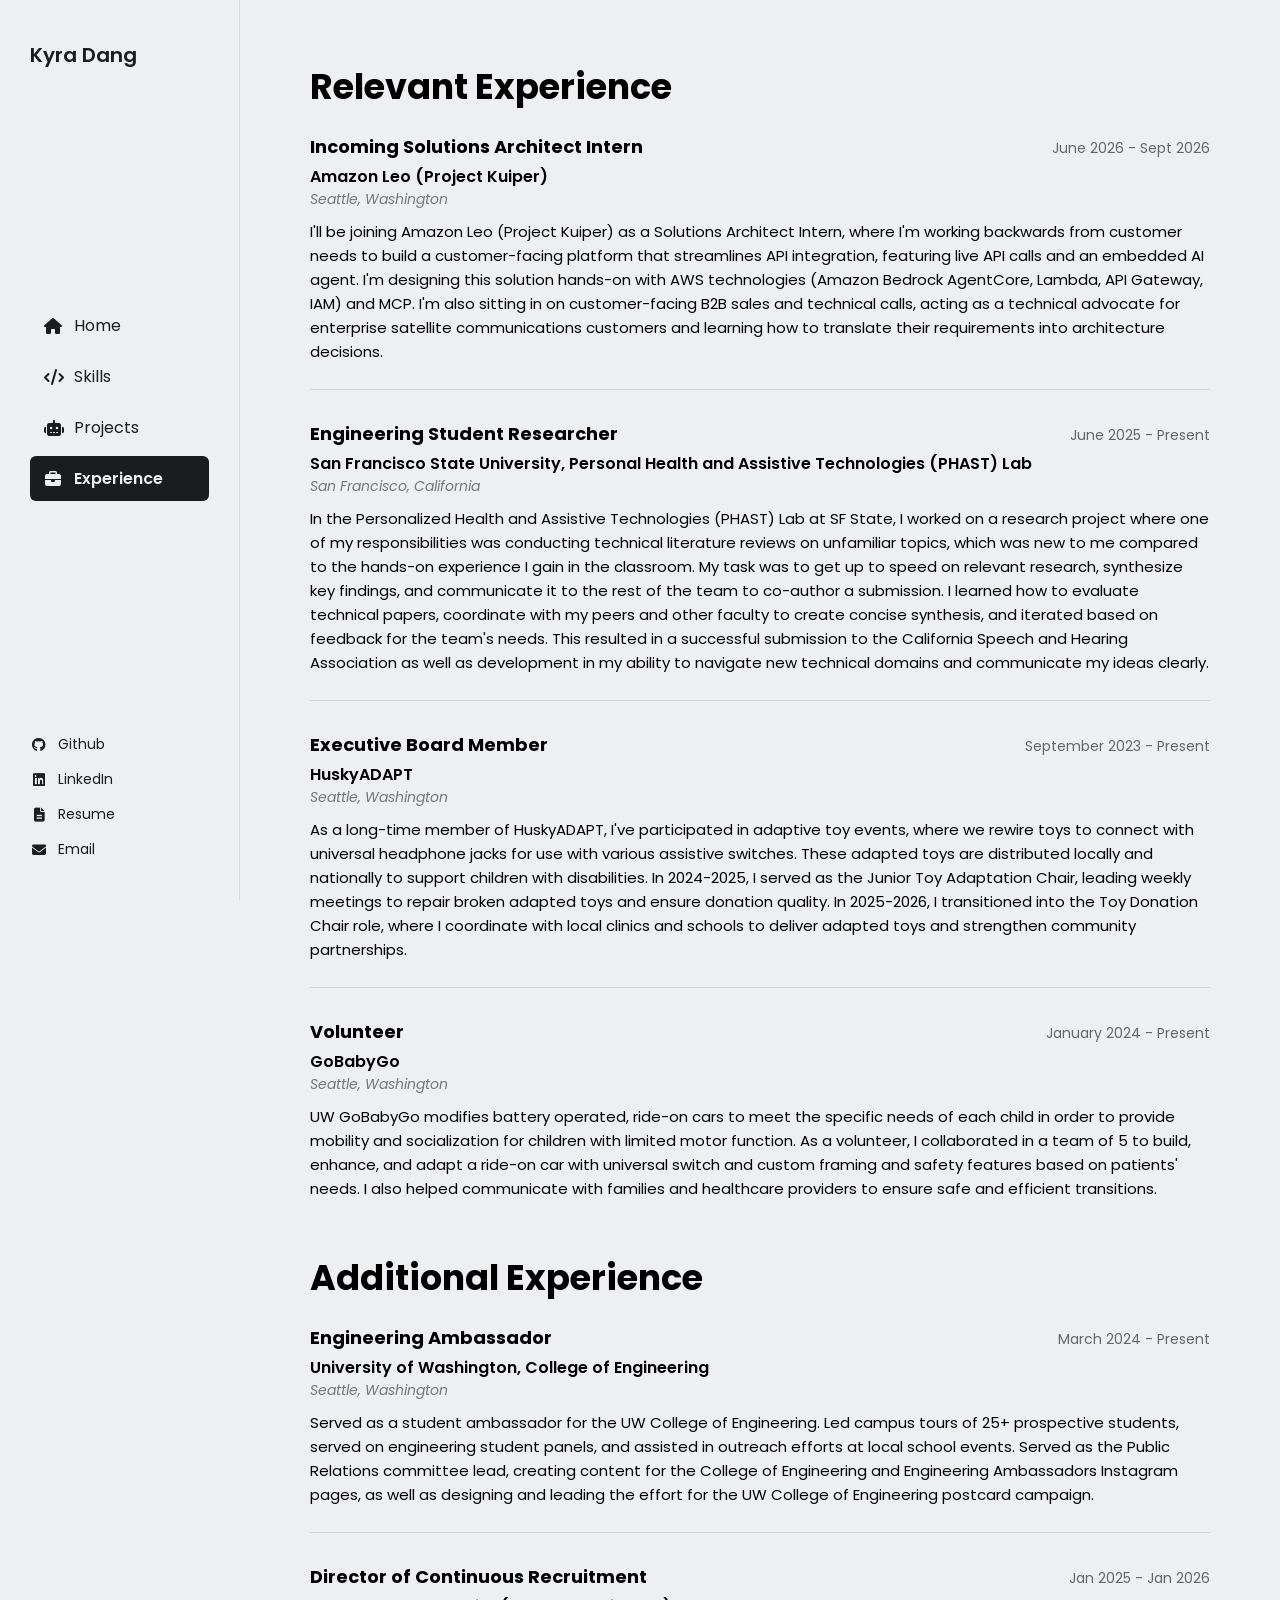
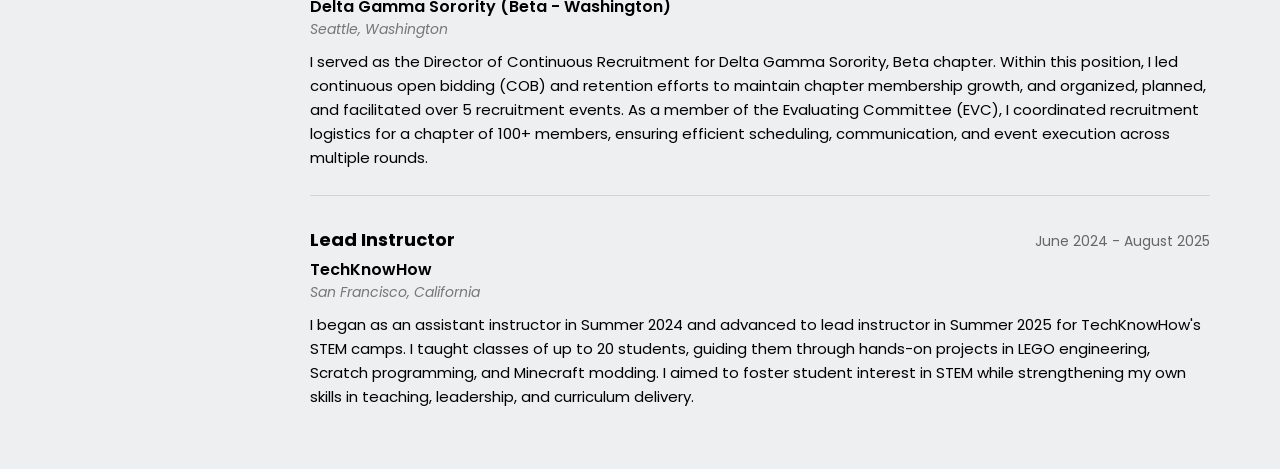
==== experience.html @ 5e04b59b "Nav bar" ====
<!DOCTYPE html>
<html lang="en">
<head>
    <meta charset="UTF-8">
    <meta name="viewport" content="width=device-width, initial-scale=1.0">
    <title>Kyra Dang - Experience</title>

    <link rel="preconnect" href="https://fonts.googleapis.com">
<link rel="preconnect" href="https://fonts.gstatic.com" crossorigin>
<link href="https://fonts.googleapis.com/css2?family=Poppins:wght@400;600&display=swap" rel="stylesheet">

<link rel="stylesheet" href="https://cdnjs.cloudflare.com/ajax/libs/font-awesome/6.7.2/css/all.min.css" integrity="sha512-Evv84Mr4kqVGRNSgIGL/F/aIDqQb7xQ2vcrdIwxfjThSH8CSR7PBEakCr51Ck+w+/U6swU2Im1vVX0SVk9ABhg==" crossorigin="anonymous" referrerpolicy="no-referrer" />
    <link rel="stylesheet" href="styles.css">
</head>
<body>
    <!--SIDEBAR NAV-->
    <nav class="sidebar">
        <a href="index.html" class="sidebar-logo">Kyra Dang</a>

        <div class="sidebar-links">
            <a href="index.html">
                <i class="fa-solid fa-house"></i>
                <span>Home</span>
            </a>

            <a href="skills.html">
                <i class="fa-solid fa-code"></i>
                <span>Skills</span>
            </a>

            <a href="projects.html">
                <i class="fa-solid fa-robot"></i>
                <span>Projects</span>
            </a>

            <a href="experience.html" class="active">
                <i class="fa-solid fa-briefcase"></i>
                <span>Experience</span>
            </a>
        </div>

        <div class="sidebar-social">
            <a href="https://github.com/kyrad2004" target="_blank" rel="noopener noreferrer">
                <i class="fa-brands fa-github"></i>
                <span>Github</span>
            </a>

            <a href="http://linkedin.com/in/kyra-dang " target="_blank" rel="noopener noreferrer">
                <i class="fa-brands fa-linkedin"></i>
                <span>LinkedIn</span>
            </a>

            <a href="resume.pdf" target="_blank" rel="noopener noreferrer">
                <i class="fa-solid fa-file-lines"></i>
                <span>Resume</span>
            </a>

            <a href="mailto:ktbdang04@gmail.com">
                <i class="fa-solid fa-envelope"></i>
                <span>Email</span>
            </a>
        </div>
    </nav>

    <main>
        <!--SECTION 4: EXPERIENCE-->
        <section id="Experience" class="experience-section">
            <h2>Relevant Experience</h2>
            <div class="group">
                <div class="entry">
                    <div class="entry-header">
                        <h4>Incoming Solutions Architect Intern</h4>
                        <span class="date">June 2026 - Sept 2026</span>
                    </div>
                    <p class="entry-sub">Amazon Leo (Project Kuiper)</p>
                    <p class="location">Seattle, Washington</p>
                    <p class="description">I'll be joining Amazon Leo (Project Kuiper) as a Solutions Architect Intern, where I'm working backwards from customer needs to build a customer-facing platform that streamlines API integration, featuring live API calls and an embedded AI agent. I'm designing this solution hands-on with AWS technologies (Amazon Bedrock AgentCore, Lambda, API Gateway, IAM) and MCP. I'm also sitting in on customer-facing B2B sales and technical calls, acting as a technical advocate for enterprise satellite communications customers and learning how to translate their requirements into architecture decisions.</p>
                </div>

                <div class="entry">
                    <div class="entry-header">
                        <h4>Engineering Student Researcher</h4>
                        <span class="date">June 2025 - Present</span>
                    </div>
                    <p class="entry-sub">San Francisco State University, Personal Health and Assistive Technologies (PHAST) Lab</p>
                    <p class="location">San Francisco, California</p>
                    <p class="description">In the Personalized Health and Assistive Technologies (PHAST) Lab at SF State, I worked on a research project where one of my responsibilities was conducting technical literature reviews on unfamiliar topics, which was new to me compared to the hands-on experience I gain in the classroom. My task was to get up to speed on relevant research, synthesize key findings, and communicate it to the rest of the team to co-author a submission. I learned how to evaluate technical papers, coordinate with my peers and other faculty to create concise synthesis, and iterated based on feedback for the team's needs. This resulted in a successful submission to the California Speech and Hearing Association as well as development in my ability to navigate new technical domains and communicate my ideas clearly.</p>
                </div>

                <div class="entry">
                    <div class="entry-header">
                        <h4>Executive Board Member</h4>
                        <span class="date">September 2023 - Present</span>
                    </div>
                    <p class="entry-sub">HuskyADAPT</p>
                    <p class="location">Seattle, Washington</p>
                    <p class="description">As a long-time member of HuskyADAPT, I've participated in adaptive toy events, where we rewire toys to connect with universal headphone jacks for use with various assistive switches. These adapted toys are distributed locally and nationally to support children with disabilities. In 2024-2025, I served as the Junior Toy Adaptation Chair, leading weekly meetings to repair broken adapted toys and ensure donation quality. In 2025-2026, I transitioned into the Toy Donation Chair role, where I coordinate with local clinics and schools to deliver adapted toys and strengthen community partnerships.</p>
                </div>

                <div class="entry">
                    <div class="entry-header">
                        <h4>Volunteer</h4>
                        <span class="date">January 2024 - Present</span>
                    </div>
                    <p class="entry-sub">GoBabyGo</p>
                    <p class="location">Seattle, Washington</p>
                    <p class="description">UW GoBabyGo modifies battery operated, ride-on cars to meet the specific needs of each child in order to provide mobility and socialization for children with limited motor function. As a volunteer, I collaborated in a team of 5 to build, enhance, and adapt a ride-on car with universal switch and custom framing and safety features based on patients' needs. I also helped communicate with families and healthcare providers to ensure safe and efficient transitions.</p>
                </div>
            </div>

            <h2>Additional Experience</h2>
            <div class="group">
                <div class="entry">
                    <div class="entry-header">
                        <h4>Engineering Ambassador</h4>
                        <span class="date">March 2024 - Present</span>
                    </div>
                    <p class="entry-sub">University of Washington, College of Engineering</p>
                    <p class="location">Seattle, Washington</p>
                    <p class="description">Served as a student ambassador for the UW College of Engineering. Led campus tours of 25+ prospective students, served on engineering student panels, and assisted in outreach efforts at local school events. Served as the Public Relations committee lead, creating content for the College of Engineering and Engineering Ambassadors Instagram pages, as well as designing and leading the effort for the UW College of Engineering postcard campaign.</p>
                </div>

                <div class="entry">
                    <div class="entry-header">
                        <h4>Director of Continuous Recruitment</h4>
                        <span class="date">Jan 2025 - Jan 2026</span>
                    </div>
                    <p class="entry-sub">Delta Gamma Sorority (Beta - Washington)</p>
                    <p class="location">Seattle, Washington</p>
                    <p class="description">I served as the Director of Continuous Recruitment for Delta Gamma Sorority, Beta chapter. Within this position, I led continuous open bidding (COB) and retention efforts to maintain chapter membership growth, and organized, planned, and facilitated over 5 recruitment events. As a member of the Evaluating Committee (EVC), I coordinated recruitment logistics for a chapter of 100+ members, ensuring efficient scheduling, communication, and event execution across multiple rounds.</p>
                </div>

                <div class="entry">
                    <div class="entry-header">
                        <h4>Lead Instructor</h4>
                        <span class="date">June 2024 - August 2025</span>
                    </div>
                    <p class="entry-sub">TechKnowHow</p>
                    <p class="location">San Francisco, California</p>
                    <p class="description">I began as an assistant instructor in Summer 2024 and advanced to lead instructor in Summer 2025 for TechKnowHow's STEM camps. I taught classes of up to 20 students, guiding them through hands-on projects in LEGO engineering, Scratch programming, and Minecraft modding. I aimed to foster student interest in STEM while strengthening my own skills in teaching, leadership, and curriculum delivery.</p>
                </div>
            </div>
        </section>

    </main>
</body>
</html>
---- styles.css ----
:root {
    --text-color: #1a1c20;
    --link-color: #4a76ee;
    --background-color: #eeeff1;
}

* {
    margin: 0;
    padding: 0;
    box-sizing: border-box;
}

html {
    scroll-behavior: smooth;
}

body {
    font-family: 'Poppins', sans-serif;
    background-color:  var(--background-color);
    display: flex;
    min-height: 100vh;
}

a {
    color: var(--link-color);
    text-decoration: none;
}

/* SIDEBAR */
.sidebar {
    width: 240px;
    flex-shrink: 0;
    height: 100vh;
    position: sticky;
    top: 0;
    align-self: flex-start;
    display: flex;
    flex-direction: column;
    justify-content: space-between;
    padding: 40px 30px;
    border-right: 1px solid #d8d8d8;
}

.sidebar-logo {
    color: var(--text-color);
    font-size: 20px;
    font-weight: 600;
}

.sidebar-links {
    display: flex;
    flex-direction: column;
    gap: 6px;
}

.sidebar-links a {
    display: flex;
    align-items: center;
    gap: 12px;
    color: var(--text-color);
    font-size: 16px;
    padding: 10px 14px;
    border-radius: 6px;
    transition: background-color .15s ease, color .15s ease;
}

.sidebar-links a i {
    width: 18px;
    text-align: center;
}

.sidebar-links a:hover {
    background-color: rgba(0, 0, 0, 0.06);
    color: var(--link-color);
}

.sidebar-links a.active {
    background-color: var(--text-color);
    color: var(--background-color);
    font-weight: 600;
}

.sidebar-social {
    display: flex;
    flex-direction: column;
    gap: 14px;
}

.sidebar-social a {
    display: flex;
    align-items: center;
    gap: 10px;
    color: var(--text-color);
    font-size: 14px;
    transition: color .15s ease;
}

.sidebar-social a i {
    width: 18px;
    text-align: center;
}

.sidebar-social a:hover {
    color: var(--link-color);
}

main {
    flex: 1;
    min-width: 0;
    padding: 60px 50px;
}

/* Section 1: Hero */
.hero-section {
    display: flex;
    justify-content: space-between;
    align-items: center;
    gap: 40px;
    min-height: calc(100vh - 120px);
}

.hero-section .text {
    flex: 5;
}

.hero-section .text h2 {
    font-size: 45px;
}

.hero-section .text .links {
    margin-top: 25px;
}

.hero-section .text .links a{
    display: inline-block;
    padding: 5px 10px;
    border: 2px solid var(--link-color);
    border-radius: 5px;
    margin-right: 10px;
    margin-bottom: 10px;
    transition: .1s;
}

.hero-section .text .links a:hover {
    color: var(--text-color);
    border: 2px solid var(--text-color);
}

.hero-section .headshot {
    flex: 2;
    display: flex;
    justify-content: right;
}

.hero-section .headshot img {
    width: 350px;
    border-radius: 10%;

}

/* Section 2: Skills */
.skills-section {
    max-width: 1000px;
    margin: 0 auto;
}

.skills-section h2{
    text-align: center;
    font-size: 35px;
}

.skills-section .text {
    text-align: center;
    margin-bottom: 20px;
}

.skills-section .cells {
    display: flex;
    justify-content: center;
    flex-wrap: wrap;
}

.skills-section .cells .cell {
    display: flex;
    justify-content: center;
    align-items: center;
    gap: 10px;

    width: 200px;
    padding: 10px 20px;
    margin: 20px;
    border: 1.5px solid #d3d3d3;
    border-radius: 5px;
    transition: border-color .15s ease, transform .15s ease, box-shadow .15s ease;
}

.skills-section .cells .cell:hover {
    border-color: var(--link-color);
    transform: translateY(-3px);
    box-shadow: 0 4px 10px rgba(0, 0, 0, 0.08);
}

.skills-section .cells .cell img{
    width: 30px;
    height: 30px;
    object-fit: contain;
    border-radius: 2px;
}

.skills-section .cells .cell span{
    font-size: 15.5px;
}

/* Section 3: Projects*/
.project-section {
    max-width: 1200px;
    margin: 0 auto;
}

.project-section h2 {
    font-size: 35px;
    margin-bottom: 30px;
}

.project-section .group {
    display: grid;
    grid-template-columns: repeat(auto-fit, minmax(300px, 1fr));
    align-items: center;
    gap: 50px;
    padding: 20px;
    max-width: 1200px;
    margin: auto;
}

.project-section .group .project-details {
    text-align: center;
    flex: 2;
}

.project-section .group .project-details .overlay-text {
    position: relative;
    width: 300px;
    aspect-ratio: 1/1;
    margin: 0 auto 15px;
    border-radius: 50%;
    overflow: hidden;
}

.project-section .group .project-details .overlay-text img {
    width: 100%;
    height: 100%;
    object-fit: cover;
    border-radius: 50%;
    display: block;
}

.project-section .group .project-details .hover-text {
    position: absolute;
    inset: 0;
    width: 100%;
    height: 100%;
    background: rgba(110, 3, 94, 0.9); /* dark magenta overlay */
    color: white;
    display: flex;
    flex-direction: column;
    justify-content: center;
    align-items: center;
    padding: 25px;
    text-align: center;
    font-size: 12.5px;
    line-height: 1.4;
    overflow-y: auto;
    opacity: 0;
    transition: opacity 0.3s ease-in-out;
    cursor: default;
}

.project-section .group .project-details:hover .hover-text,
.project-section .group .project-details:focus-within .hover-text {
    opacity: 1;
}

.project-section .group .project-details p {
    /* font-weight: 600; */
    margin-bottom: 20px;
    font-size: 15px;
}

.project-section .group .project-details h3 {
    margin-top: 15px;
    margin-bottom: 10px;
}

.project-section .group .project-details p:last-child {
    font-weight: normal;
}

/* Section 4: Experience */
.experience-section {
    max-width: 900px;
    margin: 0 auto;
}

.experience-section h2{
    font-size: 35px;
    margin-bottom: 20px;
}

.experience-section h2:not(:first-child) {
    margin-top: 50px;
}

.experience-section .group {
    display: flex;
    flex-direction: column;
    gap: 30px;
}

.experience-section .entry {
    padding-bottom: 25px;
    border-bottom: 1px solid #d3d3d3;
    transition: transform .15s ease;
}

.experience-section .entry:last-child {
    border-bottom: none;
    padding-bottom: 0;
}

.experience-section .entry:hover {
    transform: translateX(4px);
}

.experience-section .entry-header {
    display: flex;
    justify-content: space-between;
    align-items: baseline;
    flex-wrap: wrap;
    gap: 6px 20px;
}

.experience-section .entry-header h4 {
    font-size: 18px;
}

.experience-section .date {
    color: #666;
    font-size: 14px;
    white-space: nowrap;
}

.experience-section .entry-sub {
    font-weight: 600;
    margin-top: 4px;
}

.experience-section .location {
    color: #777;
    font-style: italic;
    font-size: 14px;
    margin-bottom: 10px;
}

.experience-section .description {
    line-height: 1.6;
    font-size: 15px;
}



@media (max-width: 900px) {
    body {
        flex-direction: column;
    }

    .sidebar {
        width: 100%;
        height: auto;
        position: sticky;
        top: 0;
        flex-direction: row;
        justify-content: space-between;
        align-items: center;
        padding: 15px 20px;
        border-right: none;
        border-bottom: 1px solid #d8d8d8;
        z-index: 10;
        background-color: var(--background-color);
    }

    .sidebar-links {
        flex-direction: row;
        gap: 2px;
    }

    .sidebar-links a span {
        display: none;
    }

    .sidebar-links a {
        padding: 8px 10px;
        font-size: 18px;
    }

    .sidebar-social {
        flex-direction: row;
        gap: 16px;
    }

    .sidebar-social a span {
        display: none;
    }

    .sidebar-social a {
        font-size: 18px;
    }

    main {
        padding: 40px 30px;
    }

    .hero-section {
        min-height: auto;
    }
}

@media (max-width: 850px) {
    /* Section 1: Hero */
    .hero-section .text h2 {
        font-size: 35px;
    }
}

@media (max-width: 740px) {
    /* Section 1: Hero */
    .hero-section {
        flex-direction: column-reverse;
    }

    .hero-section .headshot img{
        width: 300px;
    }

    /* Section 3: Projects */
    .project-section {
        text-align: center;
    }

    .project-section .group {
        flex-direction: column;
    }

    /* Section 4: Experience */
    .experience-section .group {
        flex-direction: column;
    }

}

@media (max-width: 600px) {
    main {
        padding: 30px 20px;
    }

    .sidebar {
        padding: 12px 15px;
    }

    .sidebar-logo {
        font-size: 17px;
    }

    /* Section 1: Hero */
    .hero-section .text h2 {
        font-size: 30px;
    }

    /* Section 2: Skills */
    .skills-section .cells .cell span {
        font-size: 16px;
    }

    .experience-section .entry-header {
        flex-direction: column;
        gap: 2px;
    }
}
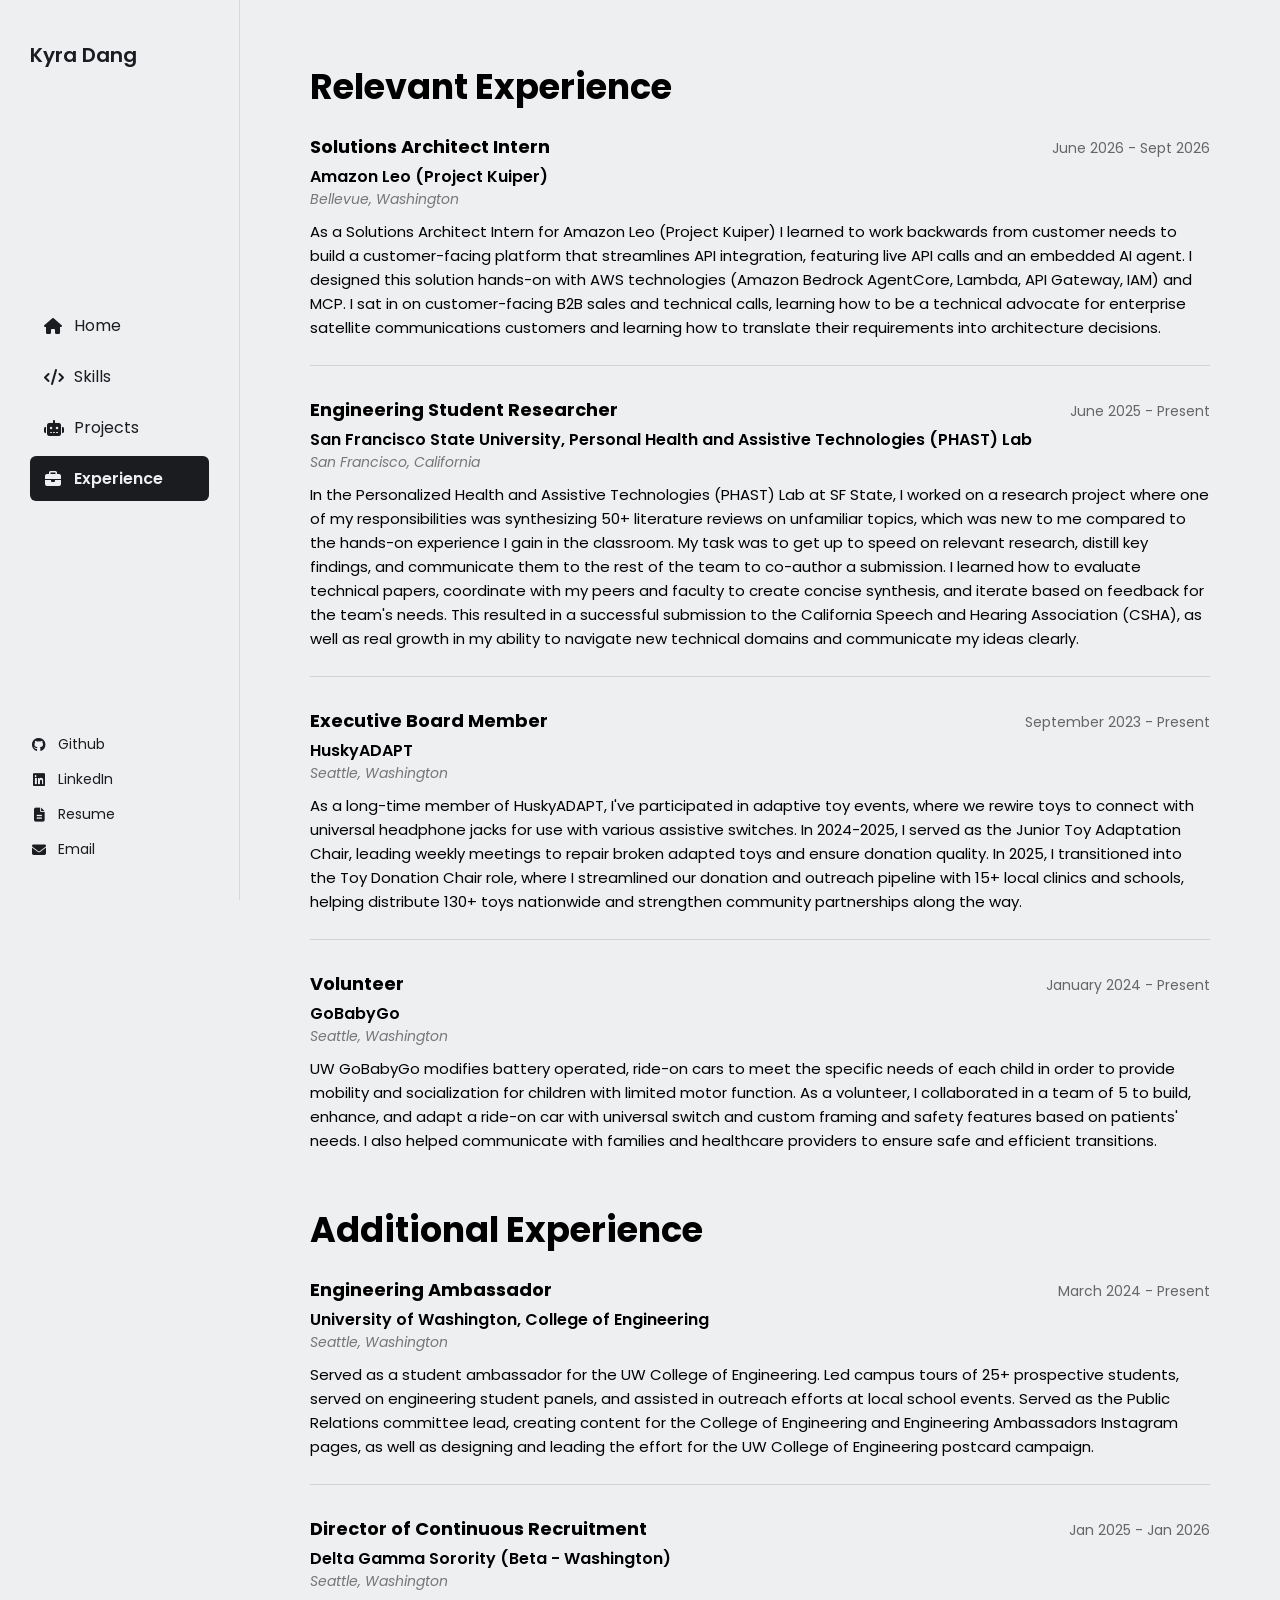
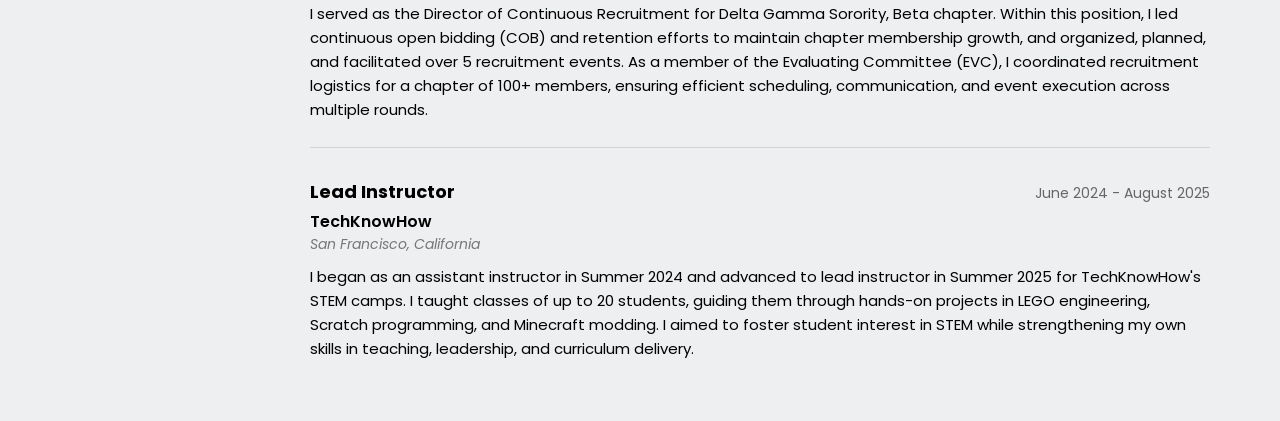
==== commit 693306e3: "Refine descriptions in experience section of HTML" ====
--- a/experience.html
+++ b/experience.html
@@ -69,12 +69,12 @@
             <div class="group">
                 <div class="entry">
                     <div class="entry-header">
-                        <h4>Incoming Solutions Architect Intern</h4>
+                        <h4>Solutions Architect Intern</h4>
                         <span class="date">June 2026 - Sept 2026</span>
                     </div>
                     <p class="entry-sub">Amazon Leo (Project Kuiper)</p>
-                    <p class="location">Seattle, Washington</p>
-                    <p class="description">I'll be joining Amazon Leo (Project Kuiper) as a Solutions Architect Intern, where I'm working backwards from customer needs to build a customer-facing platform that streamlines API integration, featuring live API calls and an embedded AI agent. I'm designing this solution hands-on with AWS technologies (Amazon Bedrock AgentCore, Lambda, API Gateway, IAM) and MCP. I'm also sitting in on customer-facing B2B sales and technical calls, acting as a technical advocate for enterprise satellite communications customers and learning how to translate their requirements into architecture decisions.</p>
+                    <p class="location">Bellevue, Washington</p>
+                    <p class="description">As a Solutions Architect Intern for Amazon Leo (Project Kuiper) I learned to work backwards from customer needs to build a customer-facing platform that streamlines API integration, featuring live API calls and an embedded AI agent. I designed this solution hands-on with AWS technologies (Amazon Bedrock AgentCore, Lambda, API Gateway, IAM) and MCP. I sat in on customer-facing B2B sales and technical calls, learning how to be a technical advocate for enterprise satellite communications customers and learning how to translate their requirements into architecture decisions.</p>
                 </div>
 
                 <div class="entry">
@@ -84,7 +84,7 @@
                     </div>
                     <p class="entry-sub">San Francisco State University, Personal Health and Assistive Technologies (PHAST) Lab</p>
                     <p class="location">San Francisco, California</p>
-                    <p class="description">In the Personalized Health and Assistive Technologies (PHAST) Lab at SF State, I worked on a research project where one of my responsibilities was conducting technical literature reviews on unfamiliar topics, which was new to me compared to the hands-on experience I gain in the classroom. My task was to get up to speed on relevant research, synthesize key findings, and communicate it to the rest of the team to co-author a submission. I learned how to evaluate technical papers, coordinate with my peers and other faculty to create concise synthesis, and iterated based on feedback for the team's needs. This resulted in a successful submission to the California Speech and Hearing Association as well as development in my ability to navigate new technical domains and communicate my ideas clearly.</p>
+                    <p class="description">In the Personalized Health and Assistive Technologies (PHAST) Lab at SF State, I worked on a research project where one of my responsibilities was synthesizing 50+ literature reviews on unfamiliar topics, which was new to me compared to the hands-on experience I gain in the classroom. My task was to get up to speed on relevant research, distill key findings, and communicate them to the rest of the team to co-author a submission. I learned how to evaluate technical papers, coordinate with my peers and faculty to create concise synthesis, and iterate based on feedback for the team's needs. This resulted in a successful submission to the California Speech and Hearing Association (CSHA), as well as real growth in my ability to navigate new technical domains and communicate my ideas clearly.</p>
                 </div>
 
                 <div class="entry">
@@ -94,7 +94,7 @@
                     </div>
                     <p class="entry-sub">HuskyADAPT</p>
                     <p class="location">Seattle, Washington</p>
-                    <p class="description">As a long-time member of HuskyADAPT, I've participated in adaptive toy events, where we rewire toys to connect with universal headphone jacks for use with various assistive switches. These adapted toys are distributed locally and nationally to support children with disabilities. In 2024-2025, I served as the Junior Toy Adaptation Chair, leading weekly meetings to repair broken adapted toys and ensure donation quality. In 2025-2026, I transitioned into the Toy Donation Chair role, where I coordinate with local clinics and schools to deliver adapted toys and strengthen community partnerships.</p>
+                    <p class="description">As a long-time member of HuskyADAPT, I've participated in adaptive toy events, where we rewire toys to connect with universal headphone jacks for use with various assistive switches. In 2024-2025, I served as the Junior Toy Adaptation Chair, leading weekly meetings to repair broken adapted toys and ensure donation quality. In 2025, I transitioned into the Toy Donation Chair role, where I streamlined our donation and outreach pipeline with 15+ local clinics and schools, helping distribute 130+ toys nationwide and strengthen community partnerships along the way.</p>
                 </div>
 
                 <div class="entry">
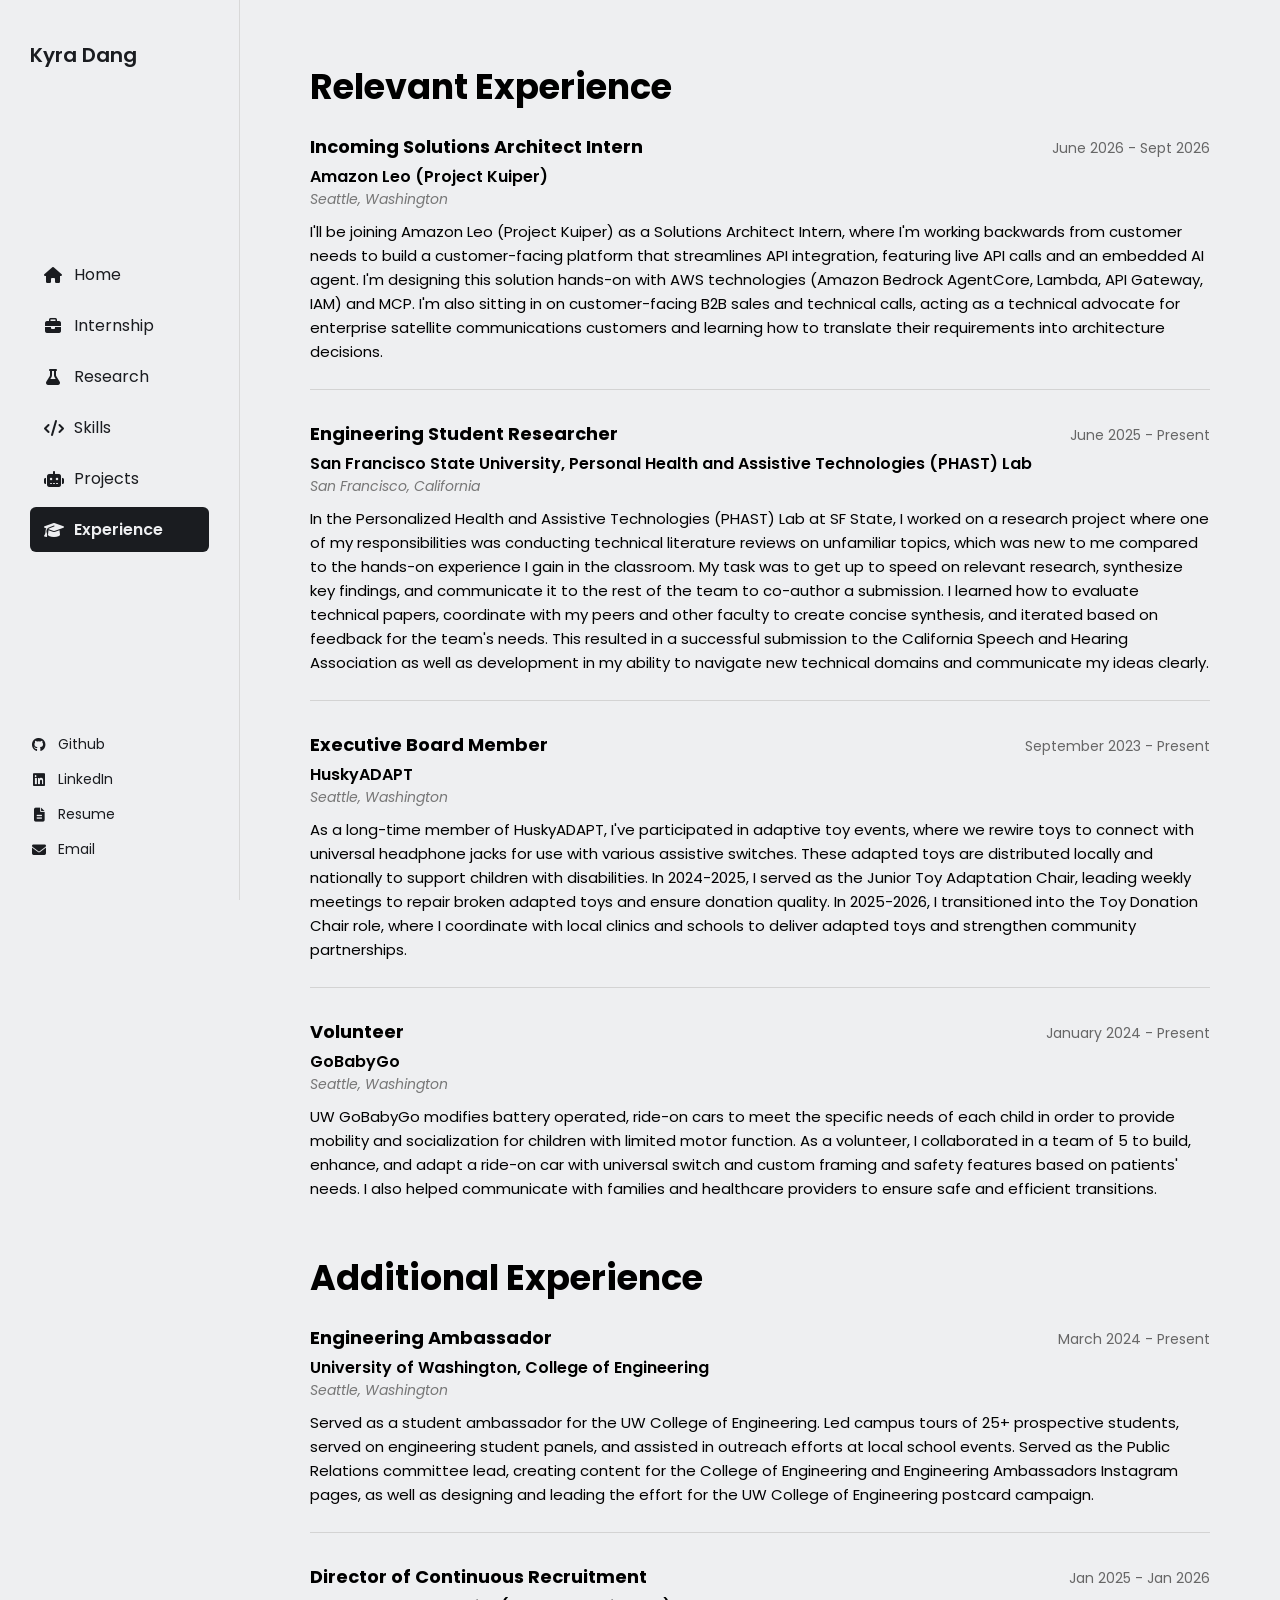
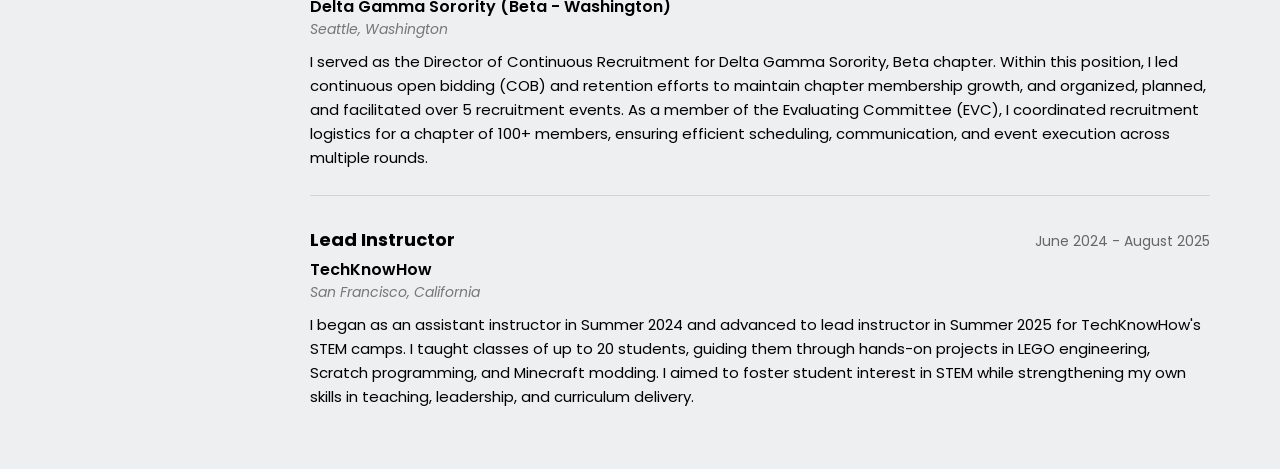
==== commit 5fd21019: "Add files via upload" ====
--- a/experience.html
+++ b/experience.html
@@ -18,9 +18,20 @@
         <a href="index.html" class="sidebar-logo">Kyra Dang</a>
 
         <div class="sidebar-links">
+
             <a href="index.html">
                 <i class="fa-solid fa-house"></i>
                 <span>Home</span>
+            </a>
+
+            <a href="internship.html">
+                <i class="fa-solid fa-briefcase"></i>
+                <span>Internship</span>
+            </a>
+
+            <a href="research.html">
+                <i class="fa-solid fa-flask"></i>
+                <span>Research</span>
             </a>
 
             <a href="skills.html">
@@ -34,7 +45,7 @@
             </a>
 
             <a href="experience.html" class="active">
-                <i class="fa-solid fa-briefcase"></i>
+                <i class="fa-solid fa-graduation-cap"></i>
                 <span>Experience</span>
             </a>
         </div>
@@ -69,12 +80,12 @@
             <div class="group">
                 <div class="entry">
                     <div class="entry-header">
-                        <h4>Solutions Architect Intern</h4>
+                        <h4>Incoming Solutions Architect Intern</h4>
                         <span class="date">June 2026 - Sept 2026</span>
                     </div>
                     <p class="entry-sub">Amazon Leo (Project Kuiper)</p>
-                    <p class="location">Bellevue, Washington</p>
-                    <p class="description">As a Solutions Architect Intern for Amazon Leo (Project Kuiper) I learned to work backwards from customer needs to build a customer-facing platform that streamlines API integration, featuring live API calls and an embedded AI agent. I designed this solution hands-on with AWS technologies (Amazon Bedrock AgentCore, Lambda, API Gateway, IAM) and MCP. I sat in on customer-facing B2B sales and technical calls, learning how to be a technical advocate for enterprise satellite communications customers and learning how to translate their requirements into architecture decisions.</p>
+                    <p class="location">Seattle, Washington</p>
+                    <p class="description">I'll be joining Amazon Leo (Project Kuiper) as a Solutions Architect Intern, where I'm working backwards from customer needs to build a customer-facing platform that streamlines API integration, featuring live API calls and an embedded AI agent. I'm designing this solution hands-on with AWS technologies (Amazon Bedrock AgentCore, Lambda, API Gateway, IAM) and MCP. I'm also sitting in on customer-facing B2B sales and technical calls, acting as a technical advocate for enterprise satellite communications customers and learning how to translate their requirements into architecture decisions.</p>
                 </div>
 
                 <div class="entry">
@@ -84,7 +95,7 @@
                     </div>
                     <p class="entry-sub">San Francisco State University, Personal Health and Assistive Technologies (PHAST) Lab</p>
                     <p class="location">San Francisco, California</p>
-                    <p class="description">In the Personalized Health and Assistive Technologies (PHAST) Lab at SF State, I worked on a research project where one of my responsibilities was synthesizing 50+ literature reviews on unfamiliar topics, which was new to me compared to the hands-on experience I gain in the classroom. My task was to get up to speed on relevant research, distill key findings, and communicate them to the rest of the team to co-author a submission. I learned how to evaluate technical papers, coordinate with my peers and faculty to create concise synthesis, and iterate based on feedback for the team's needs. This resulted in a successful submission to the California Speech and Hearing Association (CSHA), as well as real growth in my ability to navigate new technical domains and communicate my ideas clearly.</p>
+                    <p class="description">In the Personalized Health and Assistive Technologies (PHAST) Lab at SF State, I worked on a research project where one of my responsibilities was conducting technical literature reviews on unfamiliar topics, which was new to me compared to the hands-on experience I gain in the classroom. My task was to get up to speed on relevant research, synthesize key findings, and communicate it to the rest of the team to co-author a submission. I learned how to evaluate technical papers, coordinate with my peers and other faculty to create concise synthesis, and iterated based on feedback for the team's needs. This resulted in a successful submission to the California Speech and Hearing Association as well as development in my ability to navigate new technical domains and communicate my ideas clearly.</p>
                 </div>
 
                 <div class="entry">
@@ -94,7 +105,7 @@
                     </div>
                     <p class="entry-sub">HuskyADAPT</p>
                     <p class="location">Seattle, Washington</p>
-                    <p class="description">As a long-time member of HuskyADAPT, I've participated in adaptive toy events, where we rewire toys to connect with universal headphone jacks for use with various assistive switches. In 2024-2025, I served as the Junior Toy Adaptation Chair, leading weekly meetings to repair broken adapted toys and ensure donation quality. In 2025, I transitioned into the Toy Donation Chair role, where I streamlined our donation and outreach pipeline with 15+ local clinics and schools, helping distribute 130+ toys nationwide and strengthen community partnerships along the way.</p>
+                    <p class="description">As a long-time member of HuskyADAPT, I've participated in adaptive toy events, where we rewire toys to connect with universal headphone jacks for use with various assistive switches. These adapted toys are distributed locally and nationally to support children with disabilities. In 2024-2025, I served as the Junior Toy Adaptation Chair, leading weekly meetings to repair broken adapted toys and ensure donation quality. In 2025-2026, I transitioned into the Toy Donation Chair role, where I coordinate with local clinics and schools to deliver adapted toys and strengthen community partnerships.</p>
                 </div>
 
                 <div class="entry">
--- a/styles.css
+++ b/styles.css
@@ -222,77 +222,173 @@
     margin-bottom: 30px;
 }
 
-.project-section .group {
+.project-grid {
     display: grid;
     grid-template-columns: repeat(auto-fit, minmax(300px, 1fr));
-    align-items: center;
-    gap: 50px;
-    padding: 20px;
-    max-width: 1200px;
-    margin: auto;
-}
-
-.project-section .group .project-details {
-    text-align: center;
-    flex: 2;
-}
-
-.project-section .group .project-details .overlay-text {
+    gap: 28px;
+}
+
+.project-card {
     position: relative;
-    width: 300px;
-    aspect-ratio: 1/1;
-    margin: 0 auto 15px;
-    border-radius: 50%;
+    display: block;
+    aspect-ratio: 4 / 3;
+    border-radius: 10px;
     overflow: hidden;
-}
-
-.project-section .group .project-details .overlay-text img {
+    background-color: #ddd;
+}
+
+.project-card img {
     width: 100%;
     height: 100%;
     object-fit: cover;
-    border-radius: 50%;
     display: block;
-}
-
-.project-section .group .project-details .hover-text {
+    transition: transform .4s ease;
+}
+
+.project-card:hover img,
+.project-card:focus img {
+    transform: scale(1.06);
+}
+
+.project-card .card-overlay {
     position: absolute;
     inset: 0;
+    display: flex;
+    flex-direction: column;
+    justify-content: flex-end;
+    padding: 22px;
+    background: linear-gradient(to top, rgba(0, 0, 0, 0.85) 0%, rgba(0, 0, 0, 0.35) 55%, rgba(0, 0, 0, 0) 100%);
+    opacity: 0;
+    transition: opacity .25s ease;
+}
+
+.project-card:hover .card-overlay,
+.project-card:focus .card-overlay {
+    opacity: 1;
+}
+
+.project-card .card-overlay h3 {
+    color: #fff;
+    font-size: 20px;
+    margin-bottom: 4px;
+}
+
+.project-card .card-overlay span {
+    color: rgba(255, 255, 255, 0.85);
+    font-size: 12.5px;
+    text-transform: uppercase;
+    letter-spacing: 0.06em;
+}
+
+/* Project detail pages */
+.project-detail {
+    max-width: 850px;
+}
+
+.back-link {
+    display: inline-flex;
+    align-items: center;
+    gap: 8px;
+    color: var(--text-color);
+    font-weight: 600;
+    margin-bottom: 25px;
+}
+
+.back-link:hover {
+    color: var(--link-color);
+}
+
+.project-detail-hero {
+    width: 100%;
+    max-width: 700px;
+    aspect-ratio: 4 / 3;
+    border-radius: 12px;
+    overflow: hidden;
+    margin-bottom: 25px;
+}
+
+.project-detail-hero img,
+.project-detail-hero video {
     width: 100%;
     height: 100%;
-    background: rgba(110, 3, 94, 0.9); /* dark magenta overlay */
-    color: white;
-    display: flex;
-    flex-direction: column;
-    justify-content: center;
+    object-fit: cover;
+    display: block;
+}
+
+.project-detail-meta {
+    display: flex;
+    justify-content: space-between;
+    align-items: baseline;
+    flex-wrap: wrap;
+    gap: 8px 20px;
+    margin-bottom: 6px;
+}
+
+.project-detail-meta .category {
+    font-weight: 600;
+    color: var(--link-color);
+}
+
+.project-detail-meta .date {
+    color: #666;
+    font-size: 14px;
+    white-space: nowrap;
+}
+
+.project-detail h1 {
+    font-size: 32px;
+    margin-bottom: 8px;
+}
+
+.project-detail .description {
+    line-height: 1.7;
+    font-size: 16px;
+    margin-top: 20px;
+}
+
+.project-detail .project-actions {
+    display: flex;
+    flex-wrap: wrap;
+    gap: 12px;
+    margin-top: 30px;
+}
+
+.project-detail .project-actions a {
+    display: inline-flex;
     align-items: center;
-    padding: 25px;
-    text-align: center;
-    font-size: 12.5px;
-    line-height: 1.4;
-    overflow-y: auto;
-    opacity: 0;
-    transition: opacity 0.3s ease-in-out;
-    cursor: default;
-}
-
-.project-section .group .project-details:hover .hover-text,
-.project-section .group .project-details:focus-within .hover-text {
-    opacity: 1;
-}
-
-.project-section .group .project-details p {
-    /* font-weight: 600; */
-    margin-bottom: 20px;
-    font-size: 15px;
-}
-
-.project-section .group .project-details h3 {
-    margin-top: 15px;
-    margin-bottom: 10px;
-}
-
-.project-section .group .project-details p:last-child {
-    font-weight: normal;
+    gap: 8px;
+    padding: 8px 16px;
+    border: 2px solid var(--link-color);
+    border-radius: 5px;
+    font-weight: 600;
+    transition: .15s;
+}
+
+.project-detail .project-actions a:hover {
+    color: var(--text-color);
+    border-color: var(--text-color);
+}
+
+.project-detail .demo-section {
+    margin-top: 35px;
+}
+
+.project-detail .demo-section h3 {
+    font-size: 18px;
+    margin-bottom: 12px;
+}
+
+.project-detail .demo-note {
+    color: #777;
+    font-style: italic;
+}
+
+.project-detail .demo-section video {
+    width: 100%;
+    max-width: 700px;
+    border-radius: 10px;
+    display: block;
+    background-color: #000;
 }
 
 /* Section 4: Experience */
@@ -441,15 +537,6 @@
         width: 300px;
     }
 
-    /* Section 3: Projects */
-    .project-section {
-        text-align: center;
-    }
-
-    .project-section .group {
-        flex-direction: column;
-    }
-
     /* Section 4: Experience */
     .experience-section .group {
         flex-direction: column;
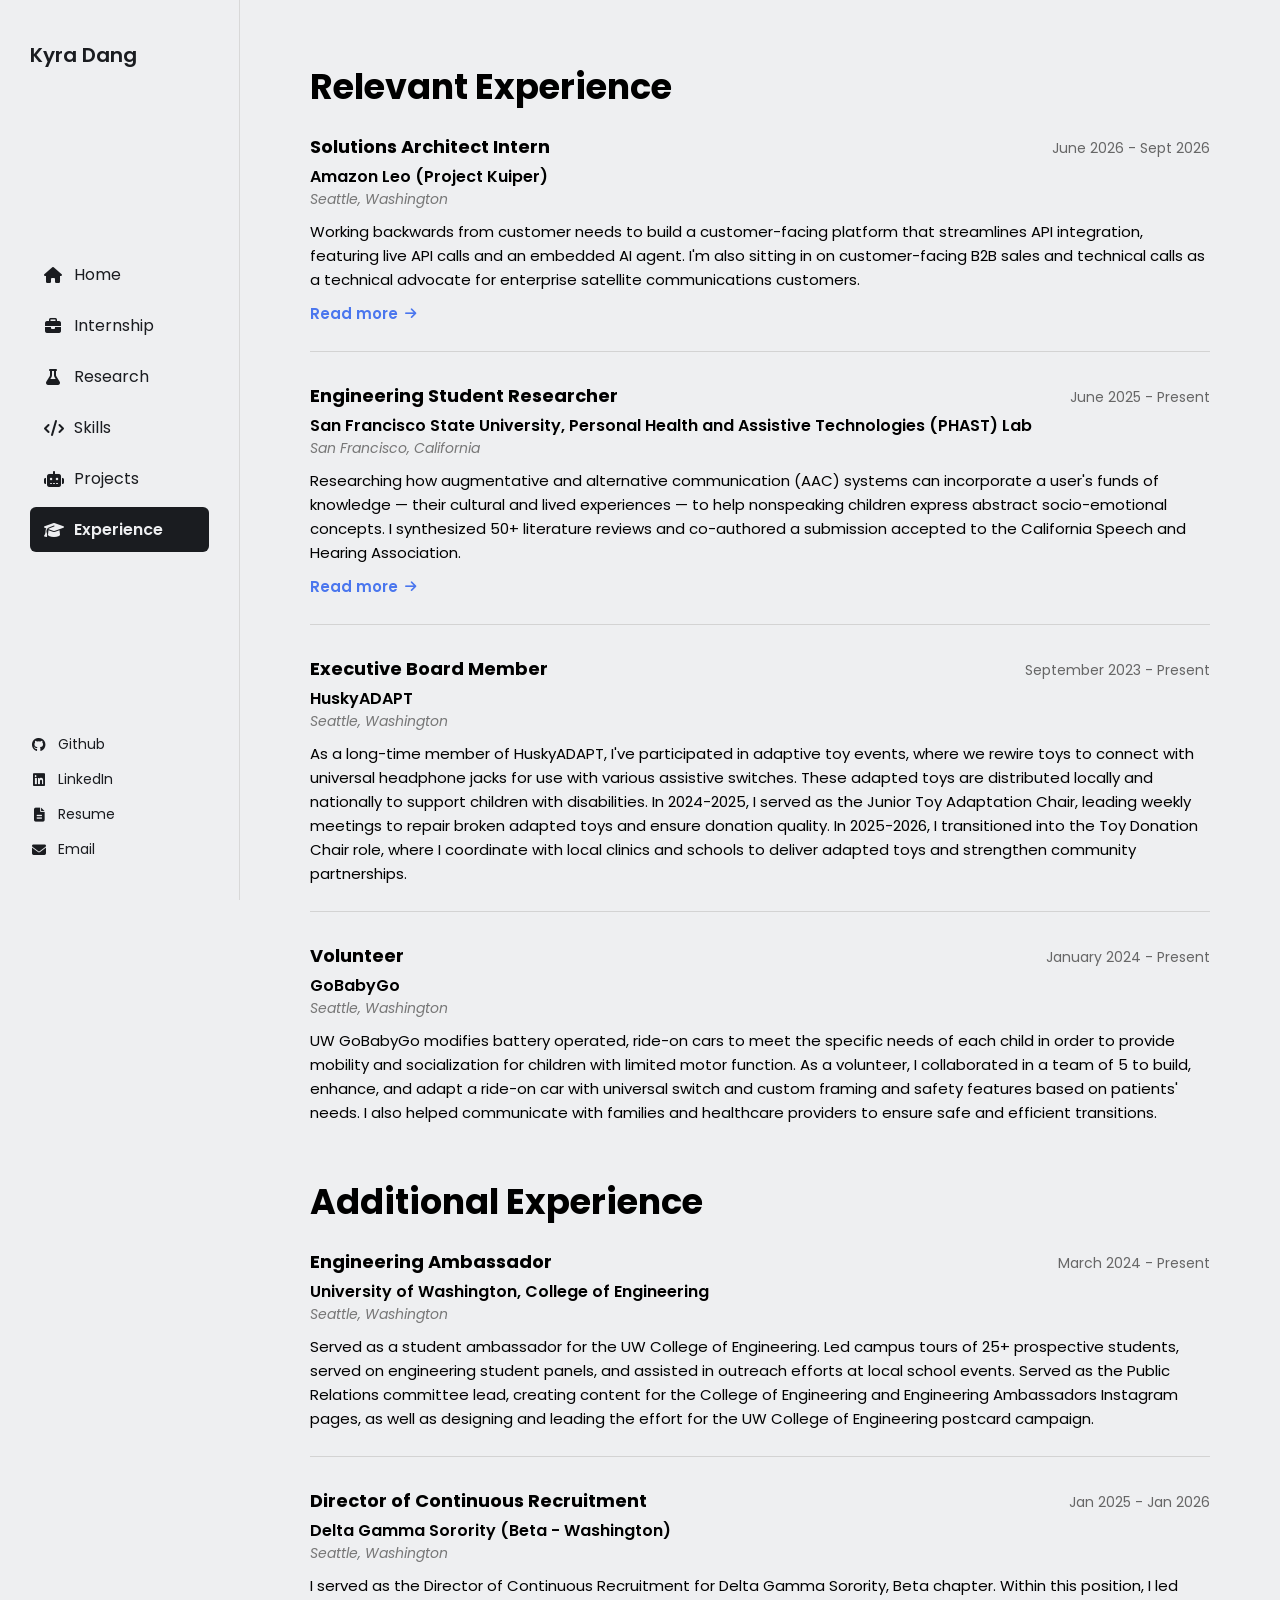
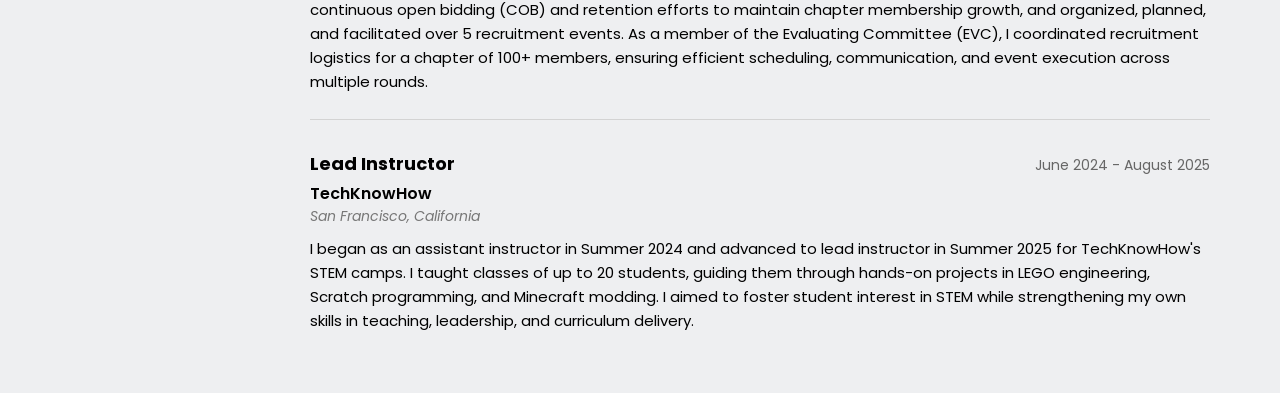
==== commit 6005d291: "Trim Internship and Research experience entries to teasers These two entries duplicated their dedica" ====
--- a/experience.html
+++ b/experience.html
@@ -80,12 +80,16 @@
             <div class="group">
                 <div class="entry">
                     <div class="entry-header">
-                        <h4>Incoming Solutions Architect Intern</h4>
+                        <h4>Solutions Architect Intern</h4>
                         <span class="date">June 2026 - Sept 2026</span>
                     </div>
                     <p class="entry-sub">Amazon Leo (Project Kuiper)</p>
                     <p class="location">Seattle, Washington</p>
-                    <p class="description">I'll be joining Amazon Leo (Project Kuiper) as a Solutions Architect Intern, where I'm working backwards from customer needs to build a customer-facing platform that streamlines API integration, featuring live API calls and an embedded AI agent. I'm designing this solution hands-on with AWS technologies (Amazon Bedrock AgentCore, Lambda, API Gateway, IAM) and MCP. I'm also sitting in on customer-facing B2B sales and technical calls, acting as a technical advocate for enterprise satellite communications customers and learning how to translate their requirements into architecture decisions.</p>
+                    <p class="description">Working backwards from customer needs to build a customer-facing platform that streamlines API integration, featuring live API calls and an embedded AI agent. I'm also sitting in on customer-facing B2B sales and technical calls as a technical advocate for enterprise satellite communications customers.</p>
+                    <a href="internship.html" class="read-more">
+                        <span>Read more</span>
+                        <i class="fa-solid fa-arrow-right"></i>
+                    </a>
                 </div>
 
                 <div class="entry">
@@ -95,7 +99,11 @@
                     </div>
                     <p class="entry-sub">San Francisco State University, Personal Health and Assistive Technologies (PHAST) Lab</p>
                     <p class="location">San Francisco, California</p>
-                    <p class="description">In the Personalized Health and Assistive Technologies (PHAST) Lab at SF State, I worked on a research project where one of my responsibilities was conducting technical literature reviews on unfamiliar topics, which was new to me compared to the hands-on experience I gain in the classroom. My task was to get up to speed on relevant research, synthesize key findings, and communicate it to the rest of the team to co-author a submission. I learned how to evaluate technical papers, coordinate with my peers and other faculty to create concise synthesis, and iterated based on feedback for the team's needs. This resulted in a successful submission to the California Speech and Hearing Association as well as development in my ability to navigate new technical domains and communicate my ideas clearly.</p>
+                    <p class="description">Researching how augmentative and alternative communication (AAC) systems can incorporate a user's funds of knowledge &mdash; their cultural and lived experiences &mdash; to help nonspeaking children express abstract socio-emotional concepts. I synthesized 50+ literature reviews and co-authored a submission accepted to the California Speech and Hearing Association.</p>
+                    <a href="research.html" class="read-more">
+                        <span>Read more</span>
+                        <i class="fa-solid fa-arrow-right"></i>
+                    </a>
                 </div>
 
                 <div class="entry">
--- a/styles.css
+++ b/styles.css
@@ -391,6 +391,37 @@
     background-color: #000;
 }
 
+.project-detail .demo-section .schematic {
+    width: 100%;
+    max-width: 700px;
+    border-radius: 10px;
+    display: block;
+    background-color: #fff;
+    border: 1px solid #ddd;
+    margin-bottom: 12px;
+}
+
+.project-detail .photo-gallery {
+    display: grid;
+    grid-template-columns: repeat(2, minmax(0, 1fr));
+    gap: 14px;
+    max-width: 700px;
+}
+
+.project-detail .photo-gallery img {
+    width: 100%;
+    aspect-ratio: 3 / 4;
+    object-fit: cover;
+    border-radius: 10px;
+    display: block;
+}
+
+@media (max-width: 600px) {
+    .project-detail .photo-gallery {
+        grid-template-columns: 1fr;
+    }
+}
+
 /* Section 4: Experience */
 .experience-section {
     max-width: 900px;
@@ -460,6 +491,24 @@
 .experience-section .description {
     line-height: 1.6;
     font-size: 15px;
+}
+
+.experience-section .read-more {
+    display: inline-flex;
+    align-items: center;
+    gap: 7px;
+    margin-top: 10px;
+    font-size: 15px;
+    font-weight: 600;
+    transition: gap .15s ease;
+}
+
+.experience-section .read-more:hover {
+    gap: 11px;
+}
+
+.experience-section .read-more i {
+    font-size: 13px;
 }
 
 
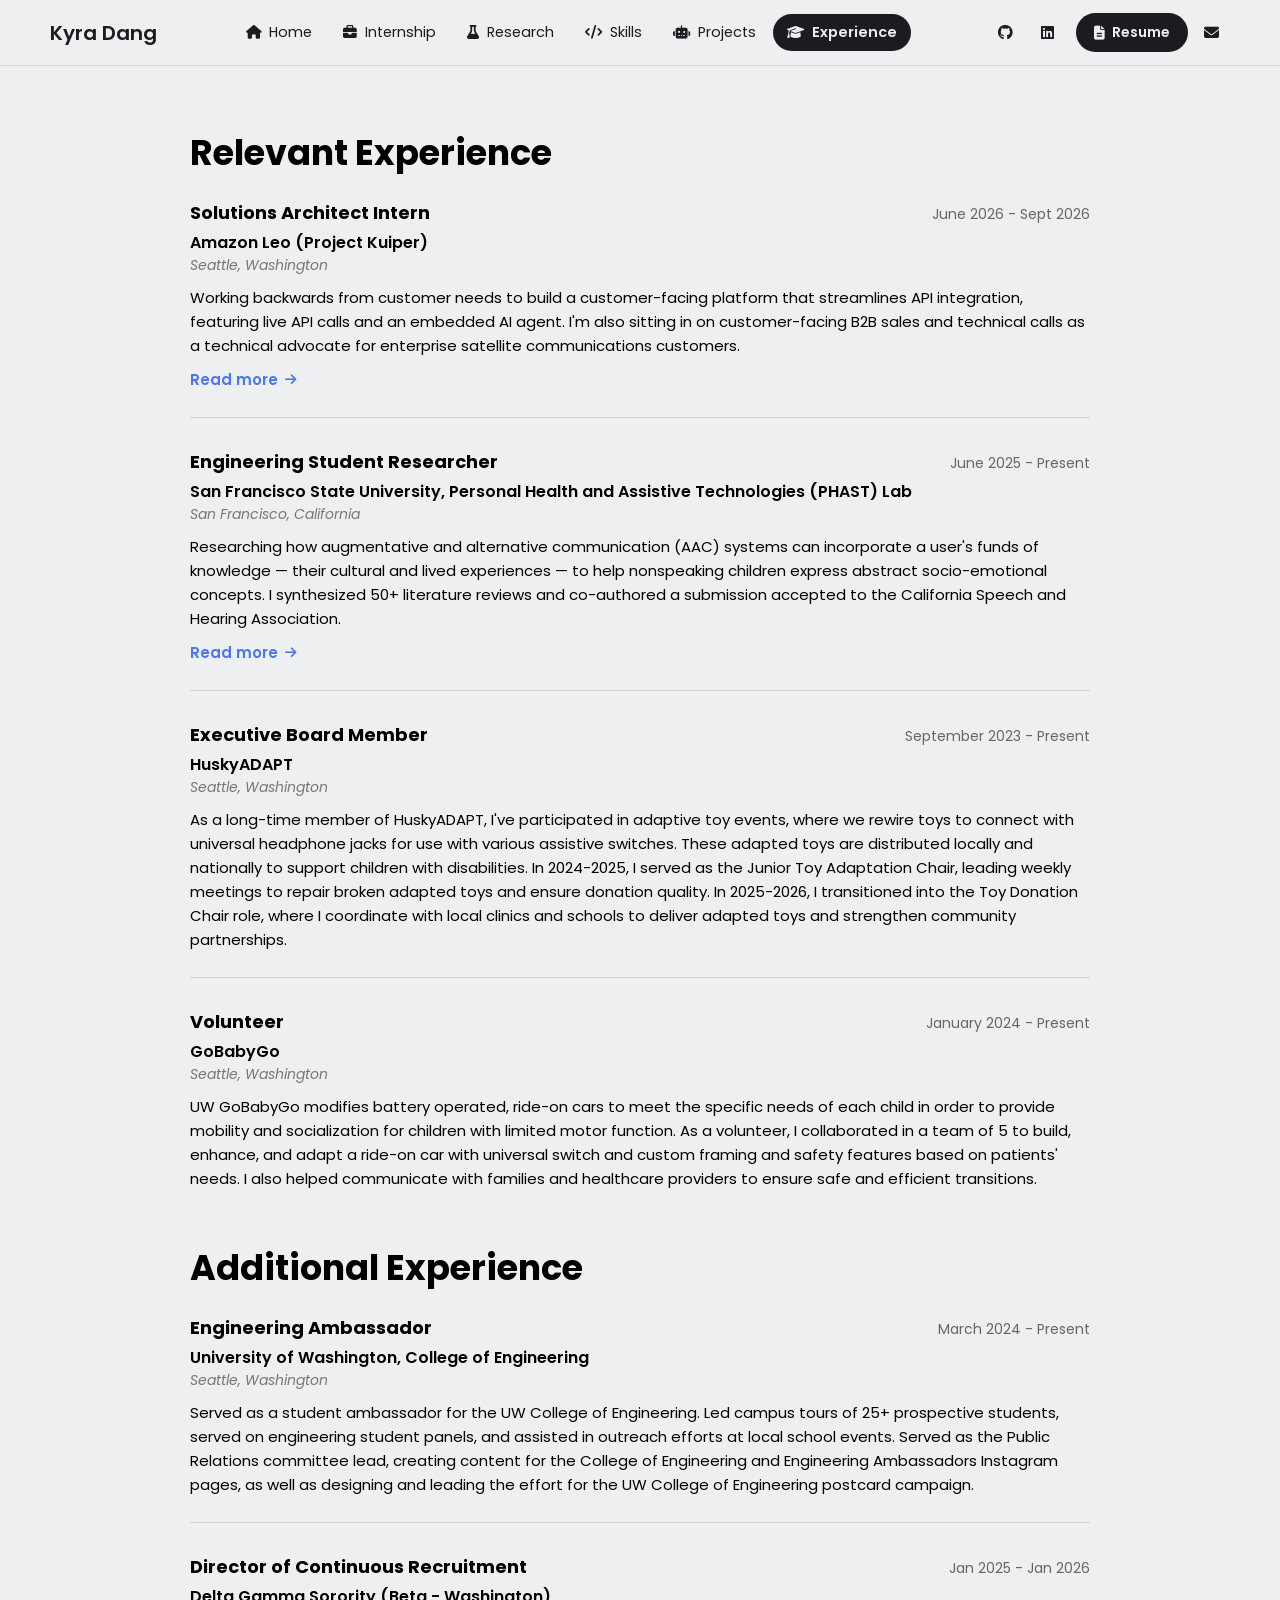
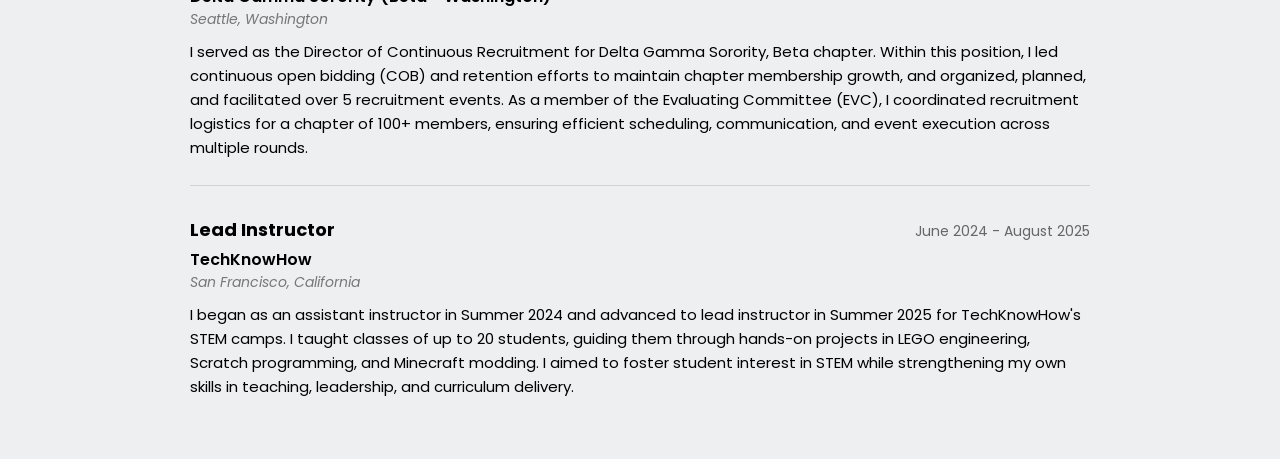
==== commit efa54bd3: "Replace the sidebar with a top nav, overlaid on the cover The cover was built from hero-19, which ca" ====
--- a/experience.html
+++ b/experience.html
@@ -10,14 +10,21 @@
 <link href="https://fonts.googleapis.com/css2?family=Poppins:wght@400;600&display=swap" rel="stylesheet">
 
 <link rel="stylesheet" href="https://cdnjs.cloudflare.com/ajax/libs/font-awesome/6.7.2/css/all.min.css" integrity="sha512-Evv84Mr4kqVGRNSgIGL/F/aIDqQb7xQ2vcrdIwxfjThSH8CSR7PBEakCr51Ck+w+/U6swU2Im1vVX0SVk9ABhg==" crossorigin="anonymous" referrerpolicy="no-referrer" />
+
+    <link rel="icon" href="favicon.ico" sizes="any">
+    <link rel="icon" type="image/png" href="favicon-32.png" sizes="32x32">
+    <link rel="apple-touch-icon" href="apple-touch-icon.png">
     <link rel="stylesheet" href="styles.css">
+    <!--Adds the motion hooks only when JS is on, so the page is fully visible without it-->
+    <script>document.documentElement.classList.add('js-motion');</script>
+    <script src="main.js" defer></script>
 </head>
 <body>
-    <!--SIDEBAR NAV-->
-    <nav class="sidebar">
-        <a href="index.html" class="sidebar-logo">Kyra Dang</a>
+    <!--TOP NAV NAV-->
+    <nav class="topnav">
+        <a href="index.html" class="topnav-logo">Kyra Dang</a>
 
-        <div class="sidebar-links">
+        <div class="topnav-links">
 
             <a href="index.html">
                 <i class="fa-solid fa-house"></i>
@@ -50,7 +57,7 @@
             </a>
         </div>
 
-        <div class="sidebar-social">
+        <div class="topnav-social">
             <a href="https://github.com/kyrad2004" target="_blank" rel="noopener noreferrer">
                 <i class="fa-brands fa-github"></i>
                 <span>Github</span>
--- a/styles.css
+++ b/styles.css
@@ -1,6 +1,11 @@
 :root {
+    /* Page gutter. The nav and the full-bleed cover both key off these. */
+    --pad-x: 50px;
+    --pad-y: 60px;
     --text-color: #1a1c20;
     --link-color: #4a76ee;
+    --accent-2: #7c5cff;
+    --accent-3: #22b8cf;
     --background-color: #eeeff1;
 }
 
@@ -18,6 +23,7 @@
     font-family: 'Poppins', sans-serif;
     background-color:  var(--background-color);
     display: flex;
+    flex-direction: column;
     min-height: 100vh;
 }
 
@@ -26,136 +32,641 @@
     text-decoration: none;
 }
 
-/* SIDEBAR */
-.sidebar {
-    width: 240px;
-    flex-shrink: 0;
-    height: 100vh;
+/* TOP NAV
+   Colours are driven by tokens so the bar can flip between dark-on-light
+   (normal pages) and light-on-image (over the home page cover) without
+   restating every rule. */
+.topnav {
+    --nav-fg: var(--text-color);
+    --nav-hover-bg: rgba(0, 0, 0, .06);
+    --nav-active-bg: var(--text-color);
+    --nav-active-fg: var(--background-color);
+    --pill-bg: var(--text-color);
+    --pill-fg: var(--background-color);
+    --pill-shadow: none;
+
     position: sticky;
     top: 0;
-    align-self: flex-start;
-    display: flex;
-    flex-direction: column;
+    z-index: 50;
+    display: flex;
+    align-items: center;
     justify-content: space-between;
-    padding: 40px 30px;
-    border-right: 1px solid #d8d8d8;
-}
-
-.sidebar-logo {
-    color: var(--text-color);
+    gap: 24px;
+    padding: 13px var(--pad-x);
+    background-color: var(--background-color);
+    border-bottom: 1px solid #d8d8d8;
+    transition: background-color .3s ease, border-color .3s ease;
+}
+
+.topnav-logo {
+    color: var(--nav-fg);
     font-size: 20px;
     font-weight: 600;
-}
-
-.sidebar-links {
-    display: flex;
-    flex-direction: column;
-    gap: 6px;
-}
-
-.sidebar-links a {
-    display: flex;
-    align-items: center;
-    gap: 12px;
-    color: var(--text-color);
-    font-size: 16px;
-    padding: 10px 14px;
-    border-radius: 6px;
-    transition: background-color .15s ease, color .15s ease;
-}
-
-.sidebar-links a i {
-    width: 18px;
-    text-align: center;
-}
-
-.sidebar-links a:hover {
-    background-color: rgba(0, 0, 0, 0.06);
-    color: var(--link-color);
-}
-
-.sidebar-links a.active {
-    background-color: var(--text-color);
-    color: var(--background-color);
+    white-space: nowrap;
+    transition: color .3s ease, opacity .2s ease;
+}
+
+.topnav-logo:hover {
+    opacity: .85;
+}
+
+.topnav-links {
+    display: flex;
+    align-items: center;
+    gap: 3px;
+}
+
+.topnav-links a {
+    display: inline-flex;
+    align-items: center;
+    gap: 8px;
+    padding: 8px 14px;
+    border-radius: 999px;
+    color: var(--nav-fg);
+    font-size: 14.5px;
+    white-space: nowrap;
+    transition: background-color .2s ease, color .3s ease;
+}
+
+.topnav-links a i {
+    font-size: .95em;
+}
+
+.topnav-links a:hover {
+    background-color: var(--nav-hover-bg);
+}
+
+.topnav-links a.active {
+    background-color: var(--nav-active-bg);
+    color: var(--nav-active-fg);
     font-weight: 600;
 }
 
-.sidebar-social {
-    display: flex;
-    flex-direction: column;
-    gap: 14px;
-}
-
-.sidebar-social a {
-    display: flex;
-    align-items: center;
-    gap: 10px;
-    color: var(--text-color);
+.topnav-social {
+    display: flex;
+    align-items: center;
+    gap: 4px;
+}
+
+.topnav-social a {
+    position: relative;
+    display: inline-flex;
+    align-items: center;
+    justify-content: center;
+    width: 38px;
+    height: 38px;
+    border-radius: 999px;
+    color: var(--nav-fg);
+    font-size: 15px;
+    transition: background-color .2s ease, color .3s ease;
+}
+
+.topnav-social a:hover {
+    background-color: var(--nav-hover-bg);
+}
+
+/* Icon-only in the bar, but the label stays available to screen readers */
+.topnav-social a span {
+    position: absolute;
+    width: 1px;
+    height: 1px;
+    padding: 0;
+    margin: -1px;
+    overflow: hidden;
+    clip: rect(0, 0, 0, 0);
+    white-space: nowrap;
+    border: 0;
+}
+
+/* Resume takes hero-19's "Book Demo" slot: the one filled pill on the right */
+.topnav-social a[href="resume.pdf"] {
+    width: auto;
+    height: auto;
+    gap: 7px;
+    margin-left: 6px;
+    padding: 9px 18px;
+    background: var(--pill-bg);
+    color: var(--pill-fg);
+    box-shadow: var(--pill-shadow);
     font-size: 14px;
-    transition: color .15s ease;
-}
-
-.sidebar-social a i {
-    width: 18px;
-    text-align: center;
-}
-
-.sidebar-social a:hover {
-    color: var(--link-color);
+    font-weight: 600;
+    transition: background-color .25s ease, color .25s ease, transform .2s ease;
+}
+
+.topnav-social a[href="resume.pdf"] span {
+    position: static;
+    width: auto;
+    height: auto;
+    margin: 0;
+    overflow: visible;
+    clip: auto;
+}
+
+.topnav-social a[href="resume.pdf"]:hover {
+    background: var(--link-color);
+    color: #fff;
+}
+
+.topnav-social a[href="resume.pdf"]:active {
+    transform: scale(.96);
+}
+
+/* Home page: the bar floats over the cover image, then turns solid once
+   you scroll past it. Gated on .js-motion because main.js drives the
+   swap — without JS the bar stays an ordinary solid one. */
+.js-motion .has-cover .topnav {
+    --nav-fg: #fff;
+    --nav-hover-bg: rgba(255, 255, 255, .18);
+    --nav-active-bg: rgba(255, 255, 255, .22);
+    --nav-active-fg: #fff;
+    --pill-bg: #f4f4f5;
+    --pill-fg: #1e293b;
+    --pill-shadow: inset 0 2px 0 0 rgba(255, 255, 255, 1), inset 0 -1px 0 0 rgba(0, 0, 0, .2);
+
+    position: fixed;
+    left: 0;
+    right: 0;
+    background-color: transparent;
+    border-bottom-color: transparent;
+    text-shadow: 0 1px 10px rgba(4, 8, 22, .45);
+}
+
+.js-motion .has-cover .topnav.is-stuck {
+    --nav-fg: var(--text-color);
+    --nav-hover-bg: rgba(0, 0, 0, .06);
+    --nav-active-bg: var(--text-color);
+    --nav-active-fg: var(--background-color);
+    --pill-bg: var(--text-color);
+    --pill-fg: var(--background-color);
+    --pill-shadow: none;
+
+    background-color: rgba(238, 239, 241, .88);
+    -webkit-backdrop-filter: blur(12px);
+    backdrop-filter: blur(12px);
+    border-bottom-color: #d8d8d8;
+    text-shadow: none;
 }
 
 main {
     flex: 1;
     min-width: 0;
-    padding: 60px 50px;
-}
-
-/* Section 1: Hero */
-.hero-section {
+    padding: var(--pad-y) var(--pad-x);
+    /* The hero's blurred glow bleeds past the content box; clip it so it
+       can't widen the page. `clip` rather than `hidden` so this never
+       becomes a scroll container and the sticky nav keeps working. */
+    overflow-x: clip;
+}
+
+/* Section 1: Cover hero
+   Follows hero-19: the image carries the scene with only a light wash for
+   legibility, oversized light-weight heading with tight tracking, a solid
+   white pill next to a plain text link, and a scroll label bottom-right.
+   Full-bleed — it cancels main's padding with negative margins, so
+   --pad-x / --pad-y on main stay the single source of truth. */
+.cover {
+    position: relative;
+    display: flex;
+    flex-direction: column;
+    justify-content: center;
+    margin: calc(var(--pad-y) * -1) calc(var(--pad-x) * -1) clamp(70px, 9vw, 120px);
+    padding: var(--pad-y) var(--pad-x);
+    min-height: 100vh;
+    min-height: 100svh;
+    overflow: hidden;
+    isolation: isolate;
+}
+
+/* main.js drives this one for parallax, so the entrance animation has to
+   live on the <img> inside it or the two transforms fight. */
+.cover-media {
+    position: absolute;
+    inset: 0;
+    overflow: hidden;
+    will-change: transform;
+}
+
+.cover-img {
+    width: 100%;
+    height: 100%;
+    display: block;
+    object-fit: cover;
+    object-position: center;
+}
+
+/* hero-19 runs no overlay at all, but its art is uniformly dark. This is a
+   soft left-side wash instead: enough to hold the copy on a brighter
+   image, far lighter than a full scrim. */
+.cover-scrim {
+    position: absolute;
+    inset: 0;
+    background:
+        linear-gradient(100deg, rgba(6, 10, 28, .72) 0%, rgba(6, 10, 28, .44) 36%, rgba(6, 10, 28, .08) 66%, rgba(6, 10, 28, 0) 82%),
+        linear-gradient(to bottom, rgba(6, 10, 28, .34) 0%, rgba(6, 10, 28, 0) 24%, rgba(6, 10, 28, .42) 100%);
+}
+
+.cover-content {
+    position: relative;
+    max-width: 44rem;
+    text-shadow: 0 1px 2px rgba(4, 8, 22, .38), 0 2px 16px rgba(4, 8, 22, .5);
+}
+
+/* The pill sits on its own light background, so it needs no shadow */
+.cover-content .btn-primary {
+    text-shadow: none;
+}
+
+/* Eyebrow — plain text with a trailing arrow, not a bordered chip */
+.cover-eyebrow {
+    display: inline-flex;
+    align-items: center;
+    gap: 8px;
+    margin-bottom: 22px;
+    color: rgba(255, 255, 255, .95);
+    font-size: clamp(12px, .95vw, 14px);
+    font-weight: 500;
+    line-height: 1;
+    transition: opacity .2s ease, transform .2s ease;
+}
+
+.cover-eyebrow:hover {
+    opacity: .85;
+}
+
+.cover-eyebrow i {
+    font-size: .8em;
+    transition: transform .2s ease;
+}
+
+.cover-eyebrow:hover i {
+    transform: translateX(2px);
+}
+
+.cover h1 {
+    max-width: 18ch;
+    font-size: clamp(3rem, 5.25vw, 6rem);
+    font-weight: 400;
+    line-height: 1.04;
+    letter-spacing: -.055em;
+    text-wrap: balance;
+    color: #fff;
+}
+
+/* Animated gradient name — brighter stops so it holds up on the photo */
+.grad-text {
+    background: linear-gradient(100deg, #7aa2ff, #c3a8ff 42%, #6fe3f5 68%, #7aa2ff);
+    background-size: 250% 100%;
+    -webkit-background-clip: text;
+    background-clip: text;
+    color: transparent;
+    animation: grad-pan 7s linear infinite;
+}
+
+@keyframes grad-pan {
+    to { background-position: 250% 50%; }
+}
+
+.wave {
+    display: inline-block;
+    transform-origin: 70% 75%;
+    animation: wave 2.8s ease-in-out infinite;
+}
+
+@keyframes wave {
+    0%, 60%, 100% { transform: rotate(0deg); }
+    10%, 30%      { transform: rotate(14deg); }
+    20%, 40%      { transform: rotate(-8deg); }
+}
+
+/* Deliberately small against the oversized heading, as in hero-19 */
+.cover-tagline {
+    max-width: 31rem;
+    margin-top: 20px;
+    font-size: clamp(13.5px, 1.05vw, 16px);
+    font-weight: 500;
+    line-height: 1.55;
+    text-wrap: pretty;
+    color: rgba(255, 255, 255, .86);
+}
+
+/* Rotating word — grid cell stacking keeps the line from jumping */
+.rotator {
+    display: none;
+    vertical-align: bottom;
+    overflow: hidden;
+    /* main.js sets the width to the visible word so the rest of the
+       sentence stays tight against it */
+    transition: width .5s cubic-bezier(.2, .7, .2, 1);
+}
+
+.rotator-item {
+    grid-area: 1 / 1;
+    justify-self: start;
+    white-space: nowrap;
+    color: #7fe0f7;
+    opacity: 0;
+    transform: translateY(100%);
+    transition: opacity .5s cubic-bezier(.2, .7, .2, 1), transform .5s cubic-bezier(.2, .7, .2, 1);
+}
+
+.rotator-item.is-active {
+    opacity: 1;
+    transform: none;
+}
+
+.rotator-item.is-leaving {
+    opacity: 0;
+    transform: translateY(-100%);
+}
+
+.cover-actions {
+    display: flex;
+    flex-wrap: wrap;
+    align-items: center;
+    gap: 20px;
+    margin-top: 28px;
+}
+
+.cover-actions a {
+    display: inline-flex;
+    align-items: center;
+    gap: 7px;
+    min-height: 44px;
+    font-size: 14px;
+    font-weight: 500;
+    transition: background-color .2s ease, color .2s ease, opacity .2s ease, transform .2s ease;
+}
+
+/* The inset highlight/shade is what gives hero-19's pill its raised edge */
+.btn-primary {
+    justify-content: center;
+    padding: 0 26px;
+    border-radius: 999px;
+    background: #f4f4f5;
+    color: #1e293b;
+    box-shadow: inset 0 2px 0 0 rgba(255, 255, 255, 1), inset 0 -1px 0 0 rgba(0, 0, 0, .2);
+}
+
+.btn-primary:hover {
+    background: #e4e4e7;
+    color: #020617;
+}
+
+.btn-text {
+    color: rgba(255, 255, 255, .9);
+}
+
+.btn-text:hover {
+    color: #fff;
+}
+
+.cover-actions a i {
+    font-size: .85em;
+    transition: transform .2s ease;
+}
+
+.cover-actions a:hover i {
+    transform: translateX(2px);
+}
+
+/* Tactile press, applied to every interactive element on the cover */
+.cover-actions a:active,
+.cover-eyebrow:active,
+.scroll-cue:active {
+    transform: scale(.96);
+}
+
+.scroll-cue {
+    text-shadow: 0 1px 2px rgba(4, 8, 22, .4), 0 2px 14px rgba(4, 8, 22, .5);
+    position: absolute;
+    right: var(--pad-x);
+    bottom: 30px;
+    display: inline-flex;
+    align-items: center;
+    gap: 12px;
+    color: rgba(255, 255, 255, .85);
+    font-size: 12px;
+    font-weight: 500;
+    transition: opacity .2s ease, transform .2s ease;
+}
+
+.scroll-cue:hover {
+    opacity: .8;
+}
+
+.scroll-cue i {
+    font-size: .95em;
+    transition: transform .2s ease;
+}
+
+.scroll-cue:hover i {
+    transform: translateY(2px);
+}
+
+/* Section 2: Intro / about */
+.intro-section {
+    /* Clears the fixed nav (65px at its tallest) when the scroll cue
+       jumps here, plus a little breathing room */
+    scroll-margin-top: 88px;
+    position: relative;
     display: flex;
     justify-content: space-between;
     align-items: center;
     gap: 40px;
-    min-height: calc(100vh - 120px);
-}
-
-.hero-section .text {
+    /* Tall enough that the cover's "Scroll" cue can actually bring #about
+       to the top of the viewport. */
+    min-height: 100vh;
+}
+
+/* Animated aurora backdrop */
+.hero-bg {
+    position: absolute;
+    inset: 0;
+    z-index: 0;
+    overflow: hidden;
+    pointer-events: none;
+    -webkit-mask-image: radial-gradient(80% 80% at 50% 48%, #000 22%, transparent 92%);
+    mask-image: radial-gradient(80% 80% at 50% 48%, #000 22%, transparent 92%);
+}
+
+.hero-bg .blob {
+    position: absolute;
+    display: block;
+    border-radius: 50%;
+    filter: blur(72px);
+    opacity: .42;
+    will-change: transform;
+}
+
+.hero-bg .blob-1 {
+    top: 4%;
+    left: -4%;
+    width: 480px;
+    height: 480px;
+    background: rgba(74, 118, 238, .55);
+    animation: blob-drift-1 19s ease-in-out infinite;
+}
+
+.hero-bg .blob-2 {
+    top: 34%;
+    right: -6%;
+    width: 430px;
+    height: 430px;
+    background: rgba(124, 92, 255, .42);
+    animation: blob-drift-2 23s ease-in-out infinite;
+}
+
+.hero-bg .blob-3 {
+    bottom: 2%;
+    left: 32%;
+    width: 400px;
+    height: 400px;
+    background: rgba(34, 184, 207, .38);
+    animation: blob-drift-3 27s ease-in-out infinite;
+}
+
+.hero-bg .hero-grid {
+    position: absolute;
+    inset: 0;
+    background-image:
+        linear-gradient(to right, rgba(26, 28, 32, .05) 1px, transparent 1px),
+        linear-gradient(to bottom, rgba(26, 28, 32, .05) 1px, transparent 1px);
+    background-size: 46px 46px;
+}
+
+@keyframes blob-drift-1 {
+    0%, 100% { transform: translate3d(0, 0, 0) scale(1); }
+    33%      { transform: translate3d(70px, 40px, 0) scale(1.12); }
+    66%      { transform: translate3d(-30px, 80px, 0) scale(.94); }
+}
+
+@keyframes blob-drift-2 {
+    0%, 100% { transform: translate3d(0, 0, 0) scale(1); }
+    33%      { transform: translate3d(-80px, 50px, 0) scale(.9); }
+    66%      { transform: translate3d(-20px, -60px, 0) scale(1.15); }
+}
+
+@keyframes blob-drift-3 {
+    0%, 100% { transform: translate3d(0, 0, 0) scale(1); }
+    50%      { transform: translate3d(60px, -70px, 0) scale(1.1); }
+}
+
+.intro-section .text {
+    position: relative;
+    z-index: 1;
     flex: 5;
 }
 
-.hero-section .text h2 {
-    font-size: 45px;
-}
-
-.hero-section .text .links {
-    margin-top: 25px;
-}
-
-.hero-section .text .links a{
-    display: inline-block;
-    padding: 5px 10px;
-    border: 2px solid var(--link-color);
-    border-radius: 5px;
-    margin-right: 10px;
-    margin-bottom: 10px;
-    transition: .1s;
-}
-
-.hero-section .text .links a:hover {
-    color: var(--text-color);
-    border: 2px solid var(--text-color);
-}
-
-.hero-section .headshot {
+.intro-section .text h2 {
+    font-size: clamp(27px, 3.4vw, 40px);
+    line-height: 1.15;
+    letter-spacing: -.02em;
+    margin-bottom: 18px;
+}
+
+.intro-section .text p {
+    line-height: 1.75;
+    color: #3d4048;
+    max-width: 64ch;
+}
+
+.intro-section .text p + p {
+    margin-top: 16px;
+}
+
+.intro-section .text .links {
+    display: flex;
+    flex-wrap: wrap;
+    gap: 11px;
+    margin-top: 30px;
+}
+
+.intro-section .text .links a {
+    position: relative;
+    overflow: hidden;
+    display: inline-flex;
+    align-items: center;
+    gap: 8px;
+    padding: 9px 17px;
+    border: 2px solid rgba(74, 118, 238, .5);
+    border-radius: 999px;
+    background: rgba(255, 255, 255, .55);
+    -webkit-backdrop-filter: blur(6px);
+    backdrop-filter: blur(6px);
+    font-size: 14.5px;
+    font-weight: 600;
+    transition: transform .28s cubic-bezier(.2, .8, .2, 1), border-color .25s ease, box-shadow .25s ease, color .25s ease;
+}
+
+/* Shine sweep */
+.intro-section .text .links a::after {
+    content: '';
+    position: absolute;
+    top: 0;
+    left: -130%;
+    width: 60%;
+    height: 100%;
+    background: linear-gradient(100deg, transparent, rgba(255, 255, 255, .85), transparent);
+    transform: skewX(-20deg);
+    transition: left .6s ease;
+}
+
+.intro-section .text .links a:hover {
+    transform: translateY(-3px);
+    border-color: var(--link-color);
+    box-shadow: 0 10px 22px rgba(74, 118, 238, .22);
+}
+
+.intro-section .text .links a:hover::after {
+    left: 140%;
+}
+
+.intro-section .headshot {
+    position: relative;
+    z-index: 1;
     flex: 2;
     display: flex;
     justify-content: right;
 }
 
-.hero-section .headshot img {
-    width: 350px;
+.headshot-tilt {
+    transform-style: preserve-3d;
+    transition: transform .35s cubic-bezier(.2, .8, .2, 1);
+}
+
+.headshot-frame {
+    position: relative;
+    width: min(350px, 100%);
+    animation: float 7s ease-in-out infinite;
+}
+
+/* Rotating conic glow behind the photo */
+.headshot-frame::before {
+    content: '';
+    position: absolute;
+    inset: -16px;
+    z-index: -1;
+    border-radius: 50%;
+    background: conic-gradient(from 0deg, var(--link-color), var(--accent-2), var(--accent-3), var(--link-color));
+    filter: blur(28px);
+    opacity: .42;
+    animation: spin 14s linear infinite;
+}
+
+@keyframes float {
+    0%, 100% { transform: translateY(0); }
+    50%      { transform: translateY(-14px); }
+}
+
+@keyframes spin {
+    to { transform: rotate(1turn); }
+}
+
+.intro-section .headshot img {
+    position: relative;
+    z-index: 1;
+    width: 100%;
+    display: block;
     border-radius: 10%;
-
 }
 
 /* Section 2: Skills */
@@ -209,6 +720,74 @@
 
 .skills-section .cells .cell span{
     font-size: 15.5px;
+}
+
+.skills-section .cert-heading {
+    margin-top: 45px;
+}
+
+.skills-section .certifications {
+    display: flex;
+    justify-content: center;
+    margin-top: 25px;
+}
+
+.skills-section .certification {
+    display: flex;
+    align-items: center;
+    gap: 24px;
+    max-width: 700px;
+    padding: 22px 26px;
+    border: 1.5px solid #d3d3d3;
+    border-radius: 5px;
+    transition: border-color .15s ease, transform .15s ease, box-shadow .15s ease;
+}
+
+.skills-section .certification:hover {
+    border-color: var(--link-color);
+    transform: translateY(-3px);
+    box-shadow: 0 4px 10px rgba(0, 0, 0, 0.08);
+}
+
+.skills-section .certification img {
+    width: 115px;
+    height: 115px;
+    object-fit: contain;
+    flex-shrink: 0;
+}
+
+.skills-section .cert-text h3 {
+    font-size: 18px;
+}
+
+.skills-section .cert-issuer {
+    color: #777;
+    font-style: italic;
+    font-size: 14px;
+    margin: 4px 0 10px;
+}
+
+.skills-section .cert-text p {
+    line-height: 1.6;
+    font-size: 15px;
+}
+
+.skills-section .cert-link {
+    display: inline-flex;
+    align-items: center;
+    gap: 7px;
+    margin-top: 12px;
+    font-size: 15px;
+    font-weight: 600;
+    transition: gap .15s ease;
+}
+
+.skills-section .cert-link:hover {
+    gap: 11px;
+}
+
+.skills-section .cert-link i {
+    font-size: 12px;
 }
 
 /* Section 3: Projects*/
@@ -381,6 +960,19 @@
 .project-detail .demo-note {
     color: #777;
     font-style: italic;
+}
+
+.project-detail .demo-link {
+    display: inline-flex;
+    align-items: center;
+    gap: 8px;
+    margin-top: 12px;
+    font-weight: 600;
+    transition: gap .15s ease;
+}
+
+.project-detail .demo-link:hover {
+    gap: 12px;
 }
 
 .project-detail .demo-section video {
@@ -514,76 +1106,72 @@
 
 
 @media (max-width: 900px) {
-    body {
-        flex-direction: column;
-    }
-
-    .sidebar {
-        width: 100%;
-        height: auto;
-        position: sticky;
-        top: 0;
-        flex-direction: row;
-        justify-content: space-between;
-        align-items: center;
-        padding: 15px 20px;
-        border-right: none;
-        border-bottom: 1px solid #d8d8d8;
-        z-index: 10;
-        background-color: var(--background-color);
-    }
-
-    .sidebar-links {
-        flex-direction: row;
-        gap: 2px;
-    }
-
-    .sidebar-links a span {
+    :root {
+        --pad-x: 30px;
+        --pad-y: 40px;
+    }
+
+    /* Ten labelled items will not fit, so the nav links go icon-only.
+       Hidden this way rather than with display:none so the link still has
+       an accessible name. */
+    .topnav-links a span {
+        position: absolute;
+        width: 1px;
+        height: 1px;
+        padding: 0;
+        margin: -1px;
+        overflow: hidden;
+        clip: rect(0, 0, 0, 0);
+        white-space: nowrap;
+        border: 0;
+    }
+
+    .topnav-links a {
+        position: relative;
+        padding: 9px 11px;
+        font-size: 16px;
+    }
+
+    .topnav-social a {
+        width: 34px;
+        height: 34px;
+    }
+
+    /* The nav is in flow here (it only overlays on the home page), so the
+       cover has to give back its height or it pushes the fold off-screen. */
+    .cover {
+        min-height: calc(100svh - 58px);
+    }
+
+    .cover-actions a {
+        padding: 12px 20px;
+    }
+
+    .intro-section {
+        min-height: auto;
+    }
+
+    /* hero-19 drops its scroll label on small screens */
+    .scroll-cue {
         display: none;
     }
-
-    .sidebar-links a {
-        padding: 8px 10px;
-        font-size: 18px;
-    }
-
-    .sidebar-social {
-        flex-direction: row;
-        gap: 16px;
-    }
-
-    .sidebar-social a span {
-        display: none;
-    }
-
-    .sidebar-social a {
-        font-size: 18px;
-    }
-
-    main {
-        padding: 40px 30px;
-    }
-
-    .hero-section {
-        min-height: auto;
-    }
-}
-
-@media (max-width: 850px) {
+}
+
+@media (max-width: 740px) {
+    /* The narrow crop pushes the Space Needle out of frame at this width,
+       so bias the image left to keep it. Same idea as hero-19's
+       object-left / sm:object-center switch. */
+    .cover-img {
+        object-position: 22% center;
+    }
+
     /* Section 1: Hero */
-    .hero-section .text h2 {
-        font-size: 35px;
-    }
-}
-
-@media (max-width: 740px) {
-    /* Section 1: Hero */
-    .hero-section {
+    .intro-section {
         flex-direction: column-reverse;
     }
 
-    .hero-section .headshot img{
-        width: 300px;
+    .headshot-frame {
+        width: min(300px, 100%);
     }
 
     /* Section 4: Experience */
@@ -591,24 +1179,44 @@
         flex-direction: column;
     }
 
+    /* Section 2: Skills */
+    .skills-section .certification {
+        flex-direction: column;
+        text-align: center;
+        gap: 16px;
+    }
+
 }
 
 @media (max-width: 600px) {
-    main {
-        padding: 30px 20px;
-    }
-
-    .sidebar {
-        padding: 12px 15px;
-    }
-
-    .sidebar-logo {
+    :root {
+        --pad-x: 20px;
+        --pad-y: 30px;
+    }
+
+    .topnav {
+        gap: 10px;
+        padding: 11px var(--pad-x);
+    }
+
+    .topnav-logo {
         font-size: 17px;
     }
 
-    /* Section 1: Hero */
-    .hero-section .text h2 {
-        font-size: 30px;
+    .topnav-links a {
+        padding: 8px 8px;
+    }
+
+    /* Not enough room for these next to six nav icons; they are still in
+       the page, in the intro section's link row. */
+    .topnav-social a:not([href="resume.pdf"]) {
+        display: none;
+    }
+
+    .topnav-social a[href="resume.pdf"] {
+        margin-left: 0;
+        padding: 8px 13px;
+        font-size: 13px;
     }
 
     /* Section 2: Skills */
@@ -621,3 +1229,182 @@
         gap: 2px;
     }
 }
+
+/* Six nav icons plus a labelled pill will not fit a small phone, so the
+   Resume button drops to an icon too. Measured: without this the bar needs
+   ~444px of a 390px screen. */
+@media (max-width: 430px) {
+    .topnav {
+        gap: 6px;
+    }
+
+    .topnav-logo {
+        font-size: 16px;
+    }
+
+    .topnav-links {
+        gap: 1px;
+    }
+
+    .topnav-links a {
+        padding: 8px 6px;
+    }
+
+    .topnav-social a[href="resume.pdf"] {
+        width: 34px;
+        height: 34px;
+        padding: 0;
+    }
+
+    .topnav-social a[href="resume.pdf"] span {
+        position: absolute;
+        width: 1px;
+        height: 1px;
+        padding: 0;
+        margin: -1px;
+        overflow: hidden;
+        clip: rect(0, 0, 0, 0);
+        white-space: nowrap;
+        border: 0;
+    }
+}
+
+/* ==========================================================================
+   Site-wide motion
+   Everything here is gated on .js-motion (set by a tiny inline script in
+   <head>), so with JavaScript disabled the page renders fully visible.
+   ========================================================================== */
+
+/* Scroll progress bar (element is injected by main.js) */
+.scroll-progress {
+    position: fixed;
+    top: 0;
+    left: 0;
+    right: 0;
+    height: 3px;
+    z-index: 100;
+    pointer-events: none;
+}
+
+.scroll-progress span {
+    display: block;
+    width: 0;
+    height: 100%;
+    background: linear-gradient(90deg, var(--link-color), var(--accent-2), var(--accent-3));
+}
+
+/* Hero entrance — plays on load, staggered via --d */
+.js-motion .fx-copy,
+.js-motion .fx-btn,
+.js-motion .cover-img {
+    opacity: 0;
+    animation-fill-mode: forwards;
+    animation-timing-function: cubic-bezier(.22, 1, .36, 1);
+    animation-delay: var(--d, 0s);
+}
+
+/* Copy slides in from the left as it sharpens */
+.js-motion .fx-copy {
+    animation-name: fx-copy;
+    animation-duration: .78s;
+}
+
+@keyframes fx-copy {
+    from { opacity: 0; transform: translateX(-22px); filter: blur(8px); }
+    to   { opacity: 1; transform: none; filter: blur(0); }
+}
+
+/* Buttons rise instead, on their own stagger */
+.js-motion .fx-btn {
+    animation-name: fx-btn;
+    animation-duration: .58s;
+}
+
+@keyframes fx-btn {
+    from { opacity: 0; transform: translateY(12px) scale(.98); filter: blur(6px); }
+    to   { opacity: 1; transform: none; filter: blur(0); }
+}
+
+/* The cover image settles in behind everything else */
+.js-motion .cover-img {
+    animation-name: fx-media;
+    animation-duration: 1.08s;
+}
+
+@keyframes fx-media {
+    from { opacity: 0; transform: translate(30px, 18px) scale(1.04); filter: blur(12px); }
+    to   { opacity: 1; transform: none; filter: blur(0); }
+}
+
+/* Reveal on scroll — main.js tags the targets and flips .is-visible */
+.js-motion [data-reveal] {
+    opacity: 0;
+    transform: translateY(24px);
+    transition:
+        opacity .7s cubic-bezier(.2, .7, .2, 1),
+        transform .7s cubic-bezier(.2, .7, .2, 1);
+    transition-delay: var(--reveal-delay, 0s);
+}
+
+.js-motion [data-reveal].is-visible {
+    opacity: 1;
+    transform: none;
+}
+
+/* Lift the existing cards a little further on hover */
+.project-card {
+    transition: transform .3s cubic-bezier(.2, .8, .2, 1), box-shadow .3s ease;
+}
+
+.project-card:hover,
+.project-card:focus-visible {
+    transform: translateY(-6px);
+    box-shadow: 0 16px 34px rgba(26, 28, 32, .18);
+}
+
+/* Respect the OS "reduce motion" setting: keep the layout, drop the movement */
+@media (prefers-reduced-motion: reduce) {
+    *,
+    *::before,
+    *::after {
+        animation-duration: .001ms !important;
+        animation-iteration-count: 1 !important;
+        transition-duration: .001ms !important;
+        scroll-behavior: auto !important;
+    }
+
+    .js-motion .fx-copy,
+    .js-motion .fx-btn,
+    .js-motion .cover-img,
+    .js-motion [data-reveal] {
+        opacity: 1 !important;
+        transform: none !important;
+    }
+
+    .hero-bg {
+        display: none;
+    }
+}
+
+/* The rotator needs JS to size itself to the visible word, so without JS
+   it stays hidden and the full phrase is shown as ordinary text instead.
+   With JS the two swap: rotator visible, phrase left for screen readers. */
+.rotator {
+    display: none;
+}
+
+.js-motion .rotator {
+    display: inline-grid;
+}
+
+.js-motion .roles-full {
+    position: absolute;
+    width: 1px;
+    height: 1px;
+    padding: 0;
+    margin: -1px;
+    overflow: hidden;
+    clip: rect(0, 0, 0, 0);
+    white-space: nowrap;
+    border: 0;
+}
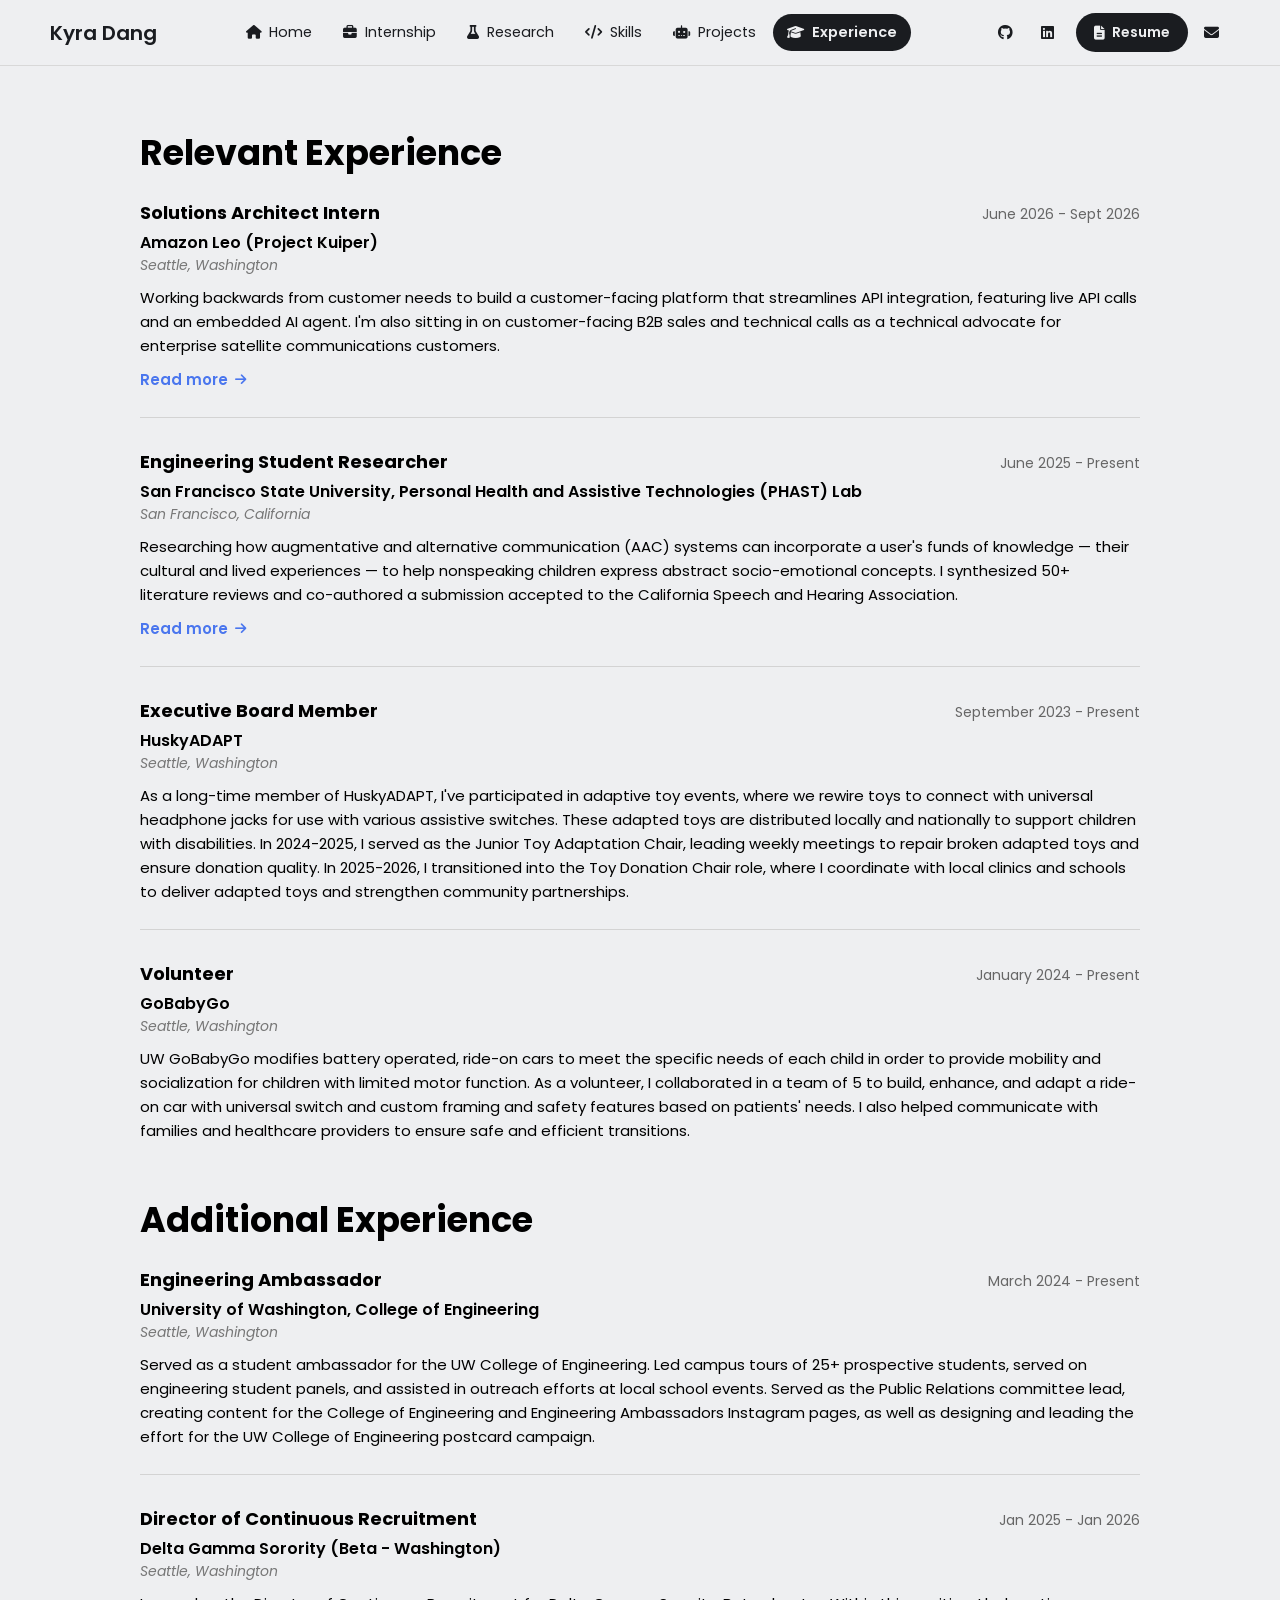
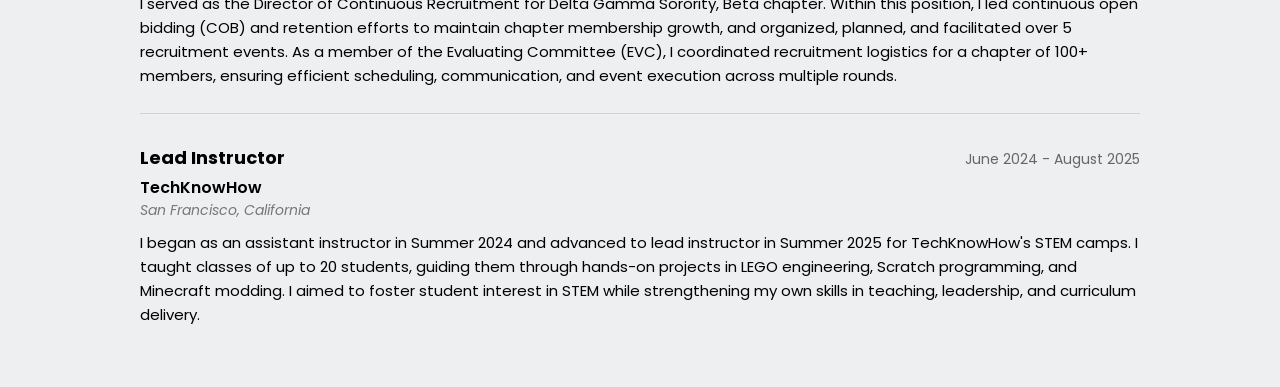
==== commit c59d7ac3: "Fit inner pages to the wider page, and cache-bust assets Two unrelated fixes.  Detail pages (interns" ====
--- a/experience.html
+++ b/experience.html
@@ -14,10 +14,12 @@
     <link rel="icon" href="favicon.ico" sizes="any">
     <link rel="icon" type="image/png" href="favicon-32.png" sizes="32x32">
     <link rel="apple-touch-icon" href="apple-touch-icon.png">
-    <link rel="stylesheet" href="styles.css">
+    <!--Bump ?v= whenever styles.css or main.js changes, so returning
+        visitors are not served a cached copy against new markup-->
+    <link rel="stylesheet" href="styles.css?v=20260919">
     <!--Adds the motion hooks only when JS is on, so the page is fully visible without it-->
     <script>document.documentElement.classList.add('js-motion');</script>
-    <script src="main.js" defer></script>
+    <script src="main.js?v=20260919" defer></script>
 </head>
 <body>
     <!--TOP NAV NAV-->
--- a/styles.css
+++ b/styles.css
@@ -671,7 +671,7 @@
 
 /* Section 2: Skills */
 .skills-section {
-    max-width: 1000px;
+    max-width: 1080px;
     margin: 0 auto;
 }
 
@@ -861,7 +861,8 @@
 
 /* Project detail pages */
 .project-detail {
-    max-width: 850px;
+    max-width: 860px;
+    margin: 0 auto;
 }
 
 .back-link {
@@ -879,8 +880,9 @@
 
 .project-detail-hero {
     width: 100%;
-    max-width: 700px;
-    aspect-ratio: 4 / 3;
+    /* 4:3 at the full column width ran 645px tall and pushed the title off
+       the fold, so the detail hero reads as a banner instead. */
+    aspect-ratio: 16 / 9;
     border-radius: 12px;
     overflow: hidden;
     margin-bottom: 25px;
@@ -920,8 +922,9 @@
 }
 
 .project-detail .description {
-    line-height: 1.7;
-    font-size: 16px;
+    max-width: 68ch;
+    line-height: 1.75;
+    font-size: 16.5px;
     margin-top: 20px;
 }
 
@@ -977,7 +980,6 @@
 
 .project-detail .demo-section video {
     width: 100%;
-    max-width: 700px;
     border-radius: 10px;
     display: block;
     background-color: #000;
@@ -985,7 +987,6 @@
 
 .project-detail .demo-section .schematic {
     width: 100%;
-    max-width: 700px;
     border-radius: 10px;
     display: block;
     background-color: #fff;
@@ -997,7 +998,6 @@
     display: grid;
     grid-template-columns: repeat(2, minmax(0, 1fr));
     gap: 14px;
-    max-width: 700px;
 }
 
 .project-detail .photo-gallery img {
@@ -1016,7 +1016,7 @@
 
 /* Section 4: Experience */
 .experience-section {
-    max-width: 900px;
+    max-width: 1000px;
     margin: 0 auto;
 }
 
